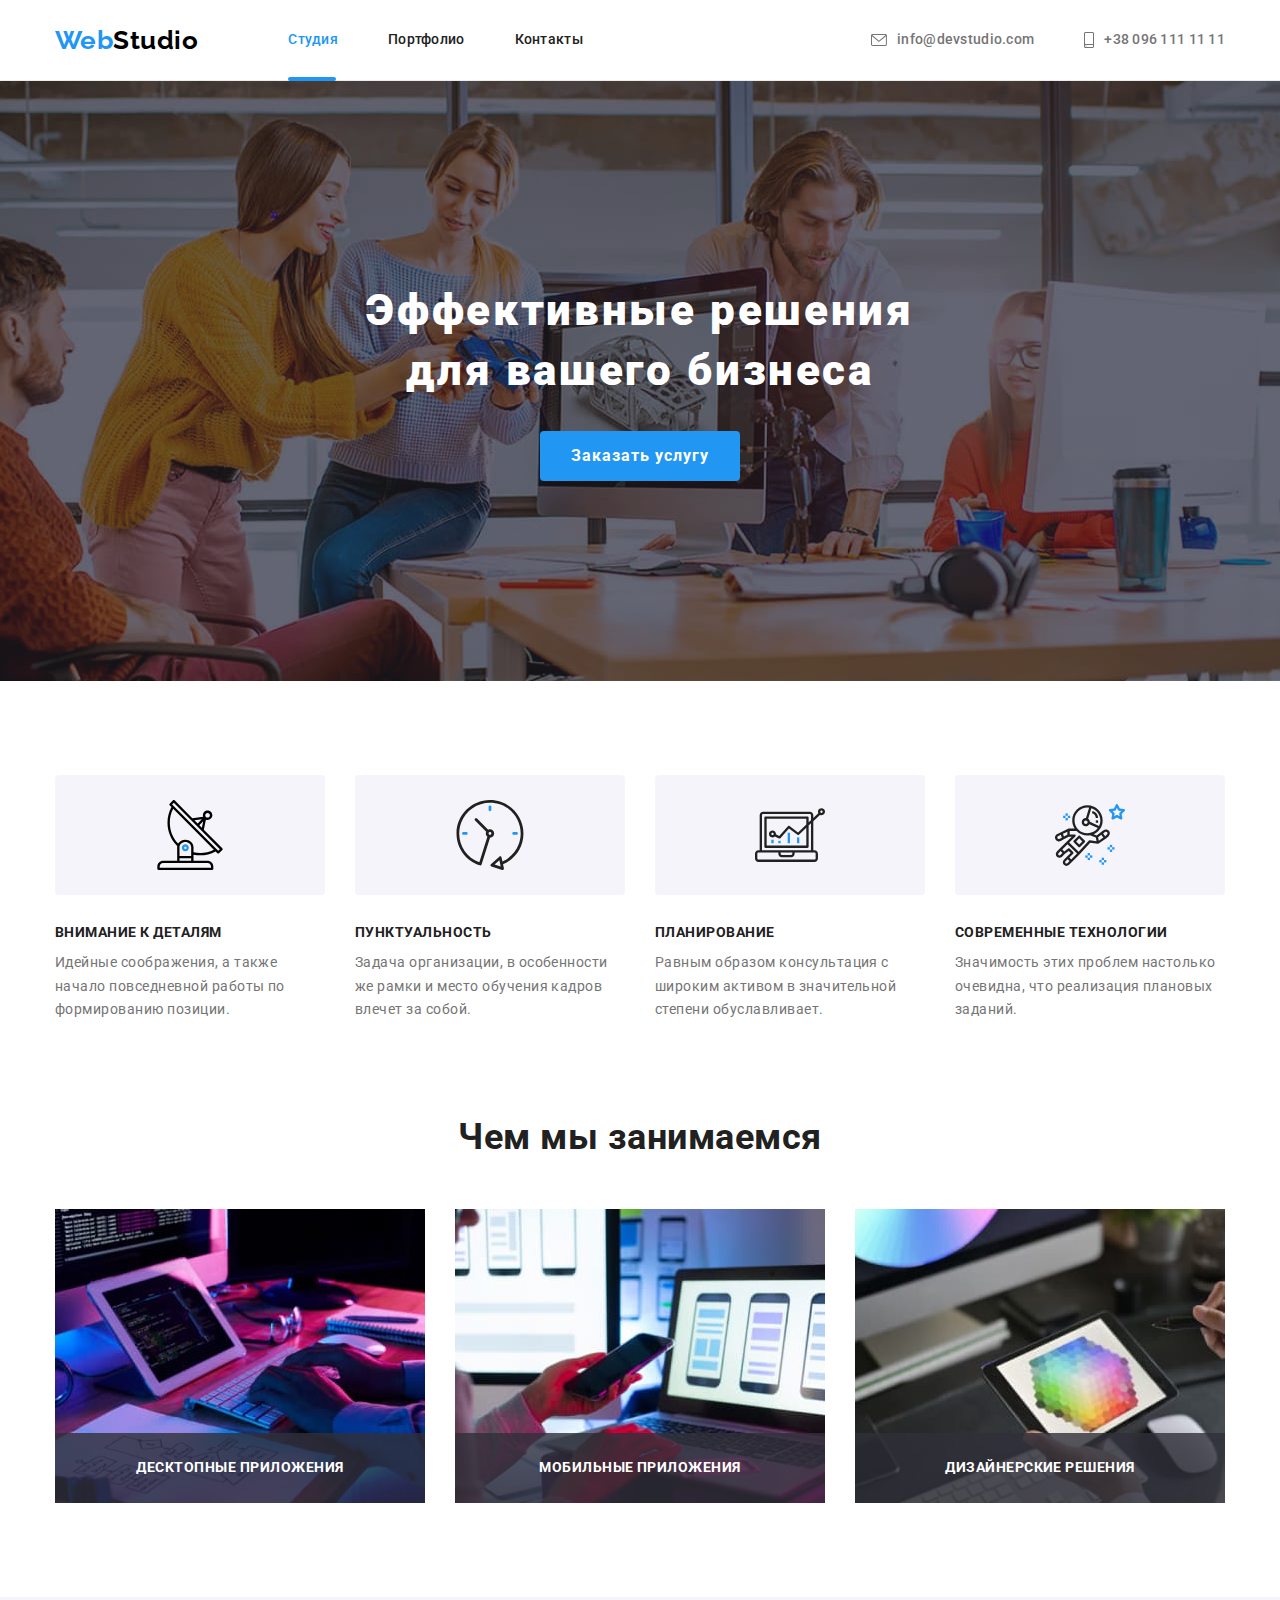
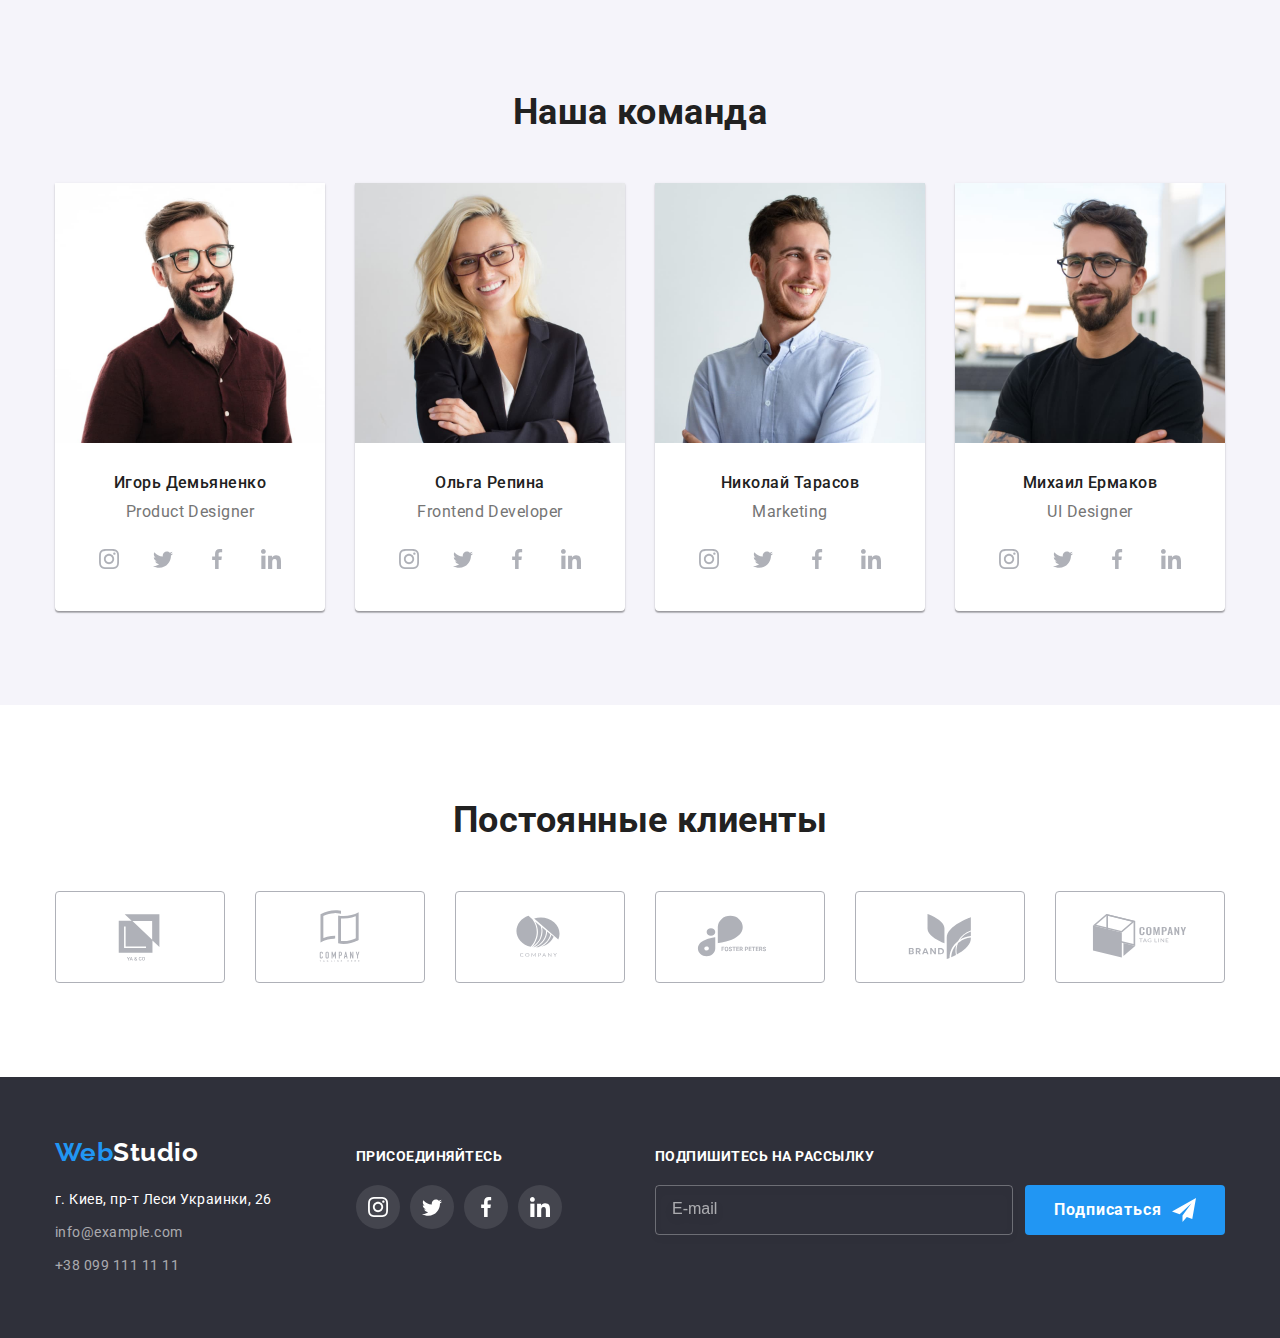
==== index.html @ 19111e29 "initial files" ====
<!DOCTYPE html>
<html lang="ru">
  <head>
    <meta charset="UTF-8" />
    <meta http-equiv="X-UA-Compatible" content="IE=edge" />
    <meta name="viewport" content="width=device-width, initial-scale=1.0" />
    <title>WebStudio</title>

    <link
      rel="stylesheet"
      href="https://cdnjs.cloudflare.com/ajax/libs/modern-normalize/1.1.0/modern-normalize.min.css"
      integrity="sha512-wpPYUAdjBVSE4KJnH1VR1HeZfpl1ub8YT/NKx4PuQ5NmX2tKuGu6U/JRp5y+Y8XG2tV+wKQpNHVUX03MfMFn9Q=="
      crossorigin="anonymous"
      referrerpolicy="no-referrer"
    />
    <link rel="preconnect" href="https://fonts.googleapis.com" />
    <link rel="preconnect" href="https://fonts.gstatic.com" crossorigin />
    <link
      href="https://fonts.googleapis.com/css2?family=Raleway:wght@700&family=Roboto:wght@400;500;700;900&display=swap"
      rel="stylesheet"
    />
    <link rel="stylesheet" href="./css/main.min.css" />
  </head>

  <body>
    <header class="header">
      <div class="container header__container">
        <nav class="navigation">
          <a href="./index.html" class="logo header__logo"
            >Web<span class="logo__studio">Studio</span>
          </a>

          <ul class="site-nav">
            <li class="site-nav__item">
              <a href="./index.html" class="site-nav__link site-nav__link--current">Студия</a>
            </li>
            <li class="site-nav__item">
              <a href="./portfolio.html" class="site-nav__link">Портфолио</a>
            </li>
            <li class="site-nav__item"><a href="" class="site-nav__link">Контакты</a></li>
          </ul>
        </nav>

        <ul class="contacts">
          <li class="contacts__item">
            <a href="mailto:info@devstudio.com" class="contacts__link">
              <svg class="contacts__icon" width="16" height="12">
                <use href="./images/icon/symbol-defs.svg#icon-envelope"></use></svg
              >info@devstudio.com</a
            >
          </li>
          <li class="contacts__item">
            <a href="tel:+380961111111" class="contacts__link"
              ><svg class="contacts__icon" width="10" height="16">
                <use href="./images/icon/symbol-defs.svg#icon-smartphone"></use></svg
              >+38 096 111 11 11</a
            >
          </li>
        </ul>
      </div>
    </header>

    <main>
      <section class="hero">
        <div class="container">
          <h1 class="hero__title">
            Эффективные решения <br />
            для вашего бизнеса
          </h1>
          <div class="hero__button">
            <button type="button" class="button" data-modal-open>Заказать услугу</button>
          </div>
        </div>
      </section>

      <section class="section">
        <div class="container">
          <h2 class="visually-hidden">Наши преимущества</h2>
          <ul class="advantage">
            <li class="advantage__item">
              <div class="advantage__card">
                <svg class="advantage__icon" width="70" height="70">
                  <use href="./images/icon/symbol-defs.svg#icon-antenna-1"></use>
                </svg>
              </div>
              <h3 class="advantage__title">Внимание к деталям</h3>
              <p class="advantage__description">
                Идейные соображения, а также начало повседневной работы по формированию позиции.
              </p>
            </li>
            <li class="advantage__item">
              <div class="advantage__card">
                <svg class="advantage__icon" width="70" height="70">
                  <use href="./images/icon/symbol-defs.svg#icon-clock-1"></use>
                </svg>
              </div>
              <h3 class="advantage__title">Пунктуальность</h3>
              <p class="advantage__description">
                Задача организации, в особенности же рамки и место обучения кадров влечет за собой.
              </p>
            </li>
            <li class="advantage__item">
              <div class="advantage__card">
                <svg class="advantage__icon" width="70" height="70">
                  <use href="./images/icon/symbol-defs.svg#icon-diagram-1"></use>
                </svg>
              </div>
              <h3 class="advantage__title">Планирование</h3>
              <p class="advantage__description">
                Равным образом консультация с широким активом в значительной степени обуславливает.
              </p>
            </li>
            <li class="advantage__item">
              <div class="advantage__card">
                <svg class="advantage__icon" width="70" height="70">
                  <use href="./images/icon/symbol-defs.svg#icon-astronaut-1"></use>
                </svg>
              </div>
              <h3 class="advantage__title">Современные технологии</h3>
              <p class="advantage__description">
                Значимость этих проблем настолько очевидна, что реализация плановых заданий.
              </p>
            </li>
          </ul>
        </div>
      </section>

      <section class="section section--nopt">
        <div class="container">
          <h2 class="section__title">Чем мы занимаемся</h2>
          <ul class="examples">
            <li class="examples__item">
              <div class="examples__wrap">
                <img src="./images/img.jpg" alt="человек пишет код" width="370" />
                <p class="examples__text">Десктопные приложения</p>
              </div>
            </li>
            <li class="examples__item">
              <div class="examples__wrap">
                <img
                  src="./images/img2.jpg"
                  alt="человек разрабатывает макет верстки для мобильных устройств"
                  width="370"
                />
                <p class="examples__text">Мобильные приложения</p>
              </div>
            </li>
            <li class="examples__item">
              <div class="examples__wrap">
                <img
                  src="./images/img3.jpg"
                  alt="человек продумывает цветовые рпешения для дизайна"
                  width="370"
                />
                <p class="examples__text">Дизайнерские решения</p>
              </div>
            </li>
          </ul>
        </div>
      </section>

      <section class="section section--otherbg">
        <div class="container">
          <h2 class="section__title">Наша команда</h2>
          <ul class="team">
            <li class="team__item">
              <img src="./images/igor.jpg" alt="Игорь Демьяненко" width="270" />
              <div class="team__box">
                <h3 class="team__title">Игорь Демьяненко</h3>
                <p lang="en" class="team__description">Product Designer</p>

                <ul class="team-social">
                  <li class="team-social__item">
                    <a href="" class="team-social__link">
                      <svg class="social-icon" width="20" height="20">
                        <use href="./images/icon/symbol-defs.svg#icon-instagram-2"></use></svg
                    ></a>
                  </li>

                  <li class="team-social__item">
                    <a href="" class="team-social__link">
                      <svg class="social-icon" width="20" height="20">
                        <use href="./images/icon/symbol-defs.svg#icon-twitter"></use></svg
                    ></a>
                  </li>

                  <li class="team-social__item">
                    <a href="" class="team-social__link">
                      <svg class="social-icon" width="20" height="20">
                        <use href="./images/icon/symbol-defs.svg#icon-facebook-1"></use></svg
                    ></a>
                  </li>
                  <li class="team-social__item">
                    <a href="" class="team-social__link">
                      <svg class="social-icon" width="20" height="20">
                        <use href="./images/icon/symbol-defs.svg#icon-linkedin-1"></use></svg
                    ></a>
                  </li>
                </ul>
              </div>
            </li>

            <li class="team__item">
              <img src="./images/olga.jpg" alt="Ольга Репина" width="270" />
              <div class="team__box">
                <h3 class="team__title">Ольга Репина</h3>
                <p lang="en" class="team__description">Frontend Developer</p>
                <ul class="team-social">
                  <li class="team-social__item">
                    <a href="" class="team-social__link">
                      <svg class="social-icon" width="20" height="20">
                        <use href="./images/icon/symbol-defs.svg#icon-instagram-2"></use></svg
                    ></a>
                  </li>
                  <li class="team-social__item">
                    <a href="" class="team-social__link">
                      <svg class="social-icon" width="20" height="20">
                        <use href="./images/icon/symbol-defs.svg#icon-twitter"></use></svg
                    ></a>
                  </li>

                  <li class="team-social__item">
                    <a href="" class="team-social__link">
                      <svg class="social-icon" width="20" height="20">
                        <use href="./images/icon/symbol-defs.svg#icon-facebook-1"></use></svg
                    ></a>
                  </li>
                  <li class="team-social__item">
                    <a href="" class="team-social__link">
                      <svg class="social-icon" width="20" height="20">
                        <use href="./images/icon/symbol-defs.svg#icon-linkedin-1"></use></svg
                    ></a>
                  </li>
                </ul>
              </div>
            </li>
            <li class="team__item">
              <img src="./images/nikolay.jpg" alt="Николай Тарасов" width="270" />
              <div class="team__box">
                <h3 class="team__title">Николай Тарасов</h3>
                <p lang="en" class="team__description">Marketing</p>
                <ul class="team-social">
                  <li class="team-social__item">
                    <a href="" class="team-social__link">
                      <svg class="social-icon" width="20" height="20">
                        <use href="./images/icon/symbol-defs.svg#icon-instagram-2"></use></svg
                    ></a>
                  </li>
                  <li class="team-social__item">
                    <a href="" class="team-social__link">
                      <svg class="social-icon" width="20" height="20">
                        <use href="./images/icon/symbol-defs.svg#icon-twitter"></use></svg
                    ></a>
                  </li>

                  <li class="team-social__item">
                    <a href="" class="team-social__link">
                      <svg class="social-icon" width="20" height="20">
                        <use href="./images/icon/symbol-defs.svg#icon-facebook-1"></use></svg
                    ></a>
                  </li>
                  <li class="team-social__item">
                    <a href="" class="team-social__link">
                      <svg class="social-icon" width="20" height="20">
                        <use href="./images/icon/symbol-defs.svg#icon-linkedin-1"></use></svg
                    ></a>
                  </li>
                </ul>
              </div>
            </li>
            <li class="team__item">
              <img src="./images/michail.jpg" alt="Михаил Ермаков" width="270" />
              <div class="team__box">
                <h3 class="team__title">Михаил Ермаков</h3>
                <p lang="en" class="team__description">UI Designer</p>
                <ul class="team-social">
                  <li class="team-social__item">
                    <a href="" class="team-social__link">
                      <svg class="social-icon" width="20" height="20">
                        <use href="./images/icon/symbol-defs.svg#icon-instagram-2"></use></svg
                    ></a>
                  </li>
                  <li class="team-social__item">
                    <a href="" class="team-social__link">
                      <svg class="social-icon" width="20" height="20">
                        <use href="./images/icon/symbol-defs.svg#icon-twitter"></use></svg
                    ></a>
                  </li>
                  <li class="team-social__item">
                    <a href="" class="team-social__link">
                      <svg class="social-icon" width="20" height="20">
                        <use href="./images/icon/symbol-defs.svg#icon-facebook-1"></use></svg
                    ></a>
                  </li>
                  <li class="team-social__item">
                    <a href="" class="team-social__link">
                      <svg class="social-icon" width="20" height="20">
                        <use href="./images/icon/symbol-defs.svg#icon-linkedin-1"></use></svg
                    ></a>
                  </li>
                </ul>
              </div>
            </li>
          </ul>
        </div>
      </section>

      <section class="section">
        <div class="container">
          <h2 class="section__title">Постоянные клиенты</h2>
          <ul class="clients">
            <li class="clients__item">
              <a href="" class="clients__link"
                ><svg class="clients-icon" width="106" height="60">
                  <use href="./images/icon/symbol-defs.svg#icon-Logo1"></use></svg
              ></a>
            </li>
            <li class="clients__item">
              <a href="" class="clients__link"
                ><svg class="clients-icon" width="106" height="60">
                  <use href="./images/icon/symbol-defs.svg#icon-Logo2"></use></svg
              ></a>
            </li>
            <li class="clients__item">
              <a href="" class="clients__link"
                ><svg class="clients-icon" width="106" height="60">
                  <use href="./images/icon/symbol-defs.svg#icon-Logo3"></use></svg
              ></a>
            </li>
            <li class="clients__item">
              <a href="" class="clients__link"
                ><svg class="clients-icon" width="106" height="60">
                  <use href="./images/icon/symbol-defs.svg#icon-Logo4"></use></svg
              ></a>
            </li>
            <li class="clients__item">
              <a href="" class="clients__link"
                ><svg class="clients-icon" width="106" height="60">
                  <use href="./images/icon/symbol-defs.svg#icon-Logo5"></use></svg
              ></a>
            </li>
            <li class="clients__item">
              <a href="" class="clients__link"
                ><svg class="clients-icon" width="106" height="60">
                  <use href="./images/icon/symbol-defs.svg#icon-Logo6"></use></svg
              ></a>
            </li>
          </ul>
        </div>
      </section>
    </main>

    <footer class="footer">
      <div class="container footer__container">
        <div class="footer-contacts">
          <h2 class="visually-hidden">адрес</h2>
          <a href="./index.html" class="logo"
            >Web<span class="logo__studio--footer">Studio</span></a
          >
          <address class="footer-adress">
            <ul class="footer-adress__list">
              <li class="footer-adress__item">
                <a
                  href="https://goo.gl/maps/33gtuHecfimrdce18"
                  target="blank"
                  class="footer-adress__location"
                  >г. Киев, пр-т Леси Украинки, 26</a
                >
              </li>
              <li class="footer-adress__item">
                <a href="mailto:info@example.com" class="footer-adress__link">info@example.com</a>
              </li>
              <li class="footer-adress__item">
                <a href="tel:+380991111111+" class="footer-adress__link">+38 099 111 11 11</a>
              </li>
            </ul>
          </address>
        </div>

        <div class="footer-social">
          <h2 class="visually-hidden">социальные сети</h2>
          <p class="footer__title">присоединяйтесь</p>
          <ul class="footer-social__list">
            <li class="social-media__icon">
              <a href="" class="footer-social__link">
                <svg class="social-media__icon" width="20" height="20">
                  <use href="./images/icon/symbol-defs.svg#icon-instagram-2"></use></svg
              ></a>
            </li>
            <li class="social-media__icon">
              <a href="" class="footer-social__link">
                <svg class="social-media__icon" width="20" height="20">
                  <use href="./images/icon/symbol-defs.svg#icon-twitter"></use>
                </svg>
              </a>
            </li>
            <li class="social-media__icon">
              <a href="" class="footer-social__link">
                <svg class="social-media__icon" width="20" height="20">
                  <use href="./images/icon/symbol-defs.svg#icon-facebook-1"></use>
                </svg>
              </a>
            </li>
            <li class="social-media__icon">
              <a href="" class="footer-social__link">
                <svg class="social-media__icon" width="20" height="20">
                  <use href="./images/icon/symbol-defs.svg#icon-linkedin-1"></use>
                </svg>
              </a>
            </li>
          </ul>
        </div>

        <form class="footer-subscription">
          <label for="sub-email" class="footer__title">Подпишитесь на рассылку</label>
          <div class="footer-subscription__wrap">
            <input
              type="email"
              name="sub-email"
              class="footer-subscription__email"
              id="sub-email"
              placeholder="E-mail"
            />
            <button type="submit" class="button footer-subscription__btn">
              Подписаться
              <svg class="footer-subscription__icon" width="24" height="24">
                <use href="./images/icon/symbol-defs.svg#icon-send"></use>
              </svg>
            </button>
          </div>
        </form>
      </div>
    </footer>

    <div class="backdrop is-hidden" data-modal>
      <div class="modal">
        <button type="button" class="modal-close" data-modal-close>
          <svg class="modal-close__icon" width="18" height="18">
            <use href="./images/icon/symbol-defs.svg#icon-close-btn"></use>
          </svg>
        </button>
        <p class="modal-title">Оставьте свои данные, мы вам перезвоним</p>
        <form class="modal-form">
          <div class="form-field">
            <label class="label" for="user-name">Имя</label>
            <div class="input-wrap">
              <input type="text" name="username" id="user-name" class="modal-input" required />
              <svg class="input-icon" width="18" height="18">
                <use href="./images/icon/symbol-defs.svg#icon-person"></use>
              </svg>
            </div>
          </div>

          <div class="form-field">
            <label class="label" for="user-phone">Телефон</label>
            <div class="input-wrap">
              <input type="tel" name="phone" id="user-phone" class="modal-input" required />
              <svg class="input-icon" width="18" height="18">
                <use href="./images/icon/symbol-defs.svg#icon-phone"></use>
              </svg>
            </div>
          </div>

          <div class="form-field">
            <label class="label" for="user-email">Почта</label>
            <div class="input-wrap">
              <input type="email" name="email" id="user-email" class="modal-input" required />
              <svg class="input-icon" width="18" height="18">
                <use href="./images/icon/symbol-defs.svg#icon-email"></use>
              </svg>
            </div>
          </div>

          <div class="form-field textarea">
            <label class="label" for="user-comment">Комментарий</label>
            <textarea
              class="modal-comment"
              name="comment"
              id="user-comment"
              placeholder="Введите текст"
            ></textarea>
          </div>

          <input
            type="checkbox"
            class="modal-check visually-hidden"
            name="terms-check"
            id="modal-check"
          />
          <label for="modal-check" class="modal-check-text"
            >Соглашаюсь с рассылкой и принимаю<a href="#" class="terms">Условия договора</a></label
          >

          <div class="center-button">
            <button type="submit" class="button submit">Отправить</button>
          </div>
        </form>
      </div>
    </div>

    <script src="./js/modal.js"></script>
  </body>
</html>
---- css/main.min.css ----
*,*::before,*::after{box-sizing:border-box}ul,ol{list-style-type:none;margin:0;padding-left:0;padding-bottom:0}p,h1,h2,h3,h4,h5,h6{margin:0}img{display:block;max-width:100%;height:auto}a{cursor:pointer;text-decoration:none}body{margin:0;font-family:"Roboto",sans-serif;color:var(--main-text-color);letter-spacing:.03em}:root{--main-text-color: #212121;--secondary-text-color: #757575;--footer-text-color: rgba(255, 255, 255, 0.6);--accent-color: #2196f3;--accent-bg-color: #2f303a;--main-bg-color: #ffffff;--secondary-bg-color: #f5f4fa}.visually-hidden{position:absolute;white-space:nowrap;width:1px;height:1px;overflow:hidden;border:0;padding:0;clip:rect(0 0 0 0);clip-path:inset(50%);margin:-1px}.is-hidden{opacity:0;pointer-events:none;visibility:hidden}.container{width:1200px;padding:0px 15px;margin:0 auto}.logo{font-family:"Raleway",sans-serif;font-weight:700;font-size:26px;line-height:1.19;text-decoration:none;color:var(--accent-color)}.logo__studio{color:#000}.button{font-family:inherit;font-weight:700;font-size:16px;line-height:1.88;letter-spacing:.06em;background-color:var(--accent-color);color:var(--main-bg-color);cursor:pointer;border-radius:4px;border:rgba(0,0,0,0);min-width:200px;padding-top:10px;padding-bottom:10px;transition:color 250ms cubic-bezier(0.4, 0, 0.2, 1)}.button:focus,.button:hover{color:var(--main-text-color)}.backdrop{position:fixed;top:0;width:100%;height:100%;background:rgba(0,0,0,.2);transition:opacity 250ms cubic-bezier(0.4, 0, 0.2, 1),visibility 250ms cubic-bezier(0.4, 0, 0.2, 1)}.filter-buttons{justify-content:center;display:flex}.filter{font-weight:500;font-size:16px;line-height:1.6;text-align:center;background-color:var(--secondary-bg-color);color:var(--main-text-color);cursor:pointer;border-radius:4px;padding:6px 22px;border:none;transition:color 250ms cubic-bezier(0.4, 0, 0.2, 1),background-color 250ms cubic-bezier(0.4, 0, 0.2, 1),box-shadow 250ms cubic-bezier(0.4, 0, 0.2, 1)}.filter:hover,.filter:focus{color:var(--main-bg-color);background-color:var(--accent-color);box-shadow:0px 3px 1px rgba(0,0,0,.1),0px 1px 2px rgba(0,0,0,.08),0px 2px 2px rgba(0,0,0,.12)}.filter-item{margin-right:8px}.filter-item:last-child{margin-right:0}.section{padding:94px 0}.section--nopt{padding-top:0}.section--otherbg{background-color:var(--secondary-bg-color)}.section__title{font-weight:700;font-size:36px;line-height:1.17;text-align:center;color:var(--main-text-color);margin-bottom:50px}.modal{position:absolute;top:50%;left:50%;transform:translate(-50%, -50%);width:528px;min-height:581px;background:#fff;box-shadow:0px 1px 3px rgba(0,0,0,.12),0px 1px 1px rgba(0,0,0,.14),0px 2px 1px rgba(0,0,0,.2);border-radius:4px;padding:40px}.modal-close{position:absolute;width:30px;height:30px;top:8px;right:8px;border-radius:50%;background-color:rgba(0,0,0,0);border:1px solid rgba(0,0,0,.1);cursor:pointer}.modal-close-icon{position:absolute;top:50%;left:50%;transform:translate(-50%, -50%)}.modal-title{font-weight:700;font-size:20px;line-height:1.15;text-align:center;color:var(--main-text-color);margin-bottom:12px}.modal-input{width:100%;height:40px;border-radius:4px;border:1px solid rgba(33,33,33,.2);background-color:rgba(0,0,0,0);padding-left:42px;color:var(--main-text-color);outline:none}.modal-input:focus{border-color:var(--accent-color);transition:border-color 250ms cubic-bezier(0.4, 0, 0.2, 1)}.modal-input:focus+.input-icon{fill:var(--accent-color);transition:fill 250ms cubic-bezier(0.4, 0, 0.2, 1)}.modal-comment{height:120px;width:100%;border-radius:4px;border:1px solid rgba(33,33,33,.2);background-color:rgba(0,0,0,0);padding:12px 16px;color:var(--main-text-color);resize:none;outline:none}.modal-comment:focus{border-color:var(--accent-color);transition:border-color 250ms cubic-bezier(0.4, 0, 0.2, 1)}.modal-comment::placeholder{font-size:12px;line-height:1.17;letter-spacing:.01em;color:rgba(117,117,117,.5);display:block}.form-field{margin-bottom:10px}.textarea{margin-bottom:0}.input-wrap{position:relative}.input-icon{position:absolute;left:0;top:50%;transform:translateY(-50%);margin-right:12px;margin-left:12px}.label{display:block;font-size:12px;line-height:1.17;letter-spacing:.01em;color:var(--secondary-text-color);margin-bottom:4px}.modal-check-text{font-size:14px;line-height:1.7;color:var(--secondary-text-color);margin-top:20px;margin-bottom:30px;display:flex;align-items:center;justify-content:center}.modal-check-text::before{content:"";width:16px;height:15px;border:2px solid var(--main-text-color);border-radius:3px;margin-right:8px}.modal-check:checked+.modal-check-text::before{background-color:var(--accent-color);background-image:url(../images/check.svg);background-repeat:no-repeat;background-position:center;background-size:contain;border:rgba(0,0,0,0);transition:background-color 250ms cubic-bezier(0.4, 0, 0.2, 1),background-image 250ms cubic-bezier(0.4, 0, 0.2, 1),border 250ms cubic-bezier(0.4, 0, 0.2, 1)}.header{background-color:var(--main-bg-color);border-bottom:1px solid #ececec}.header__container{display:flex;align-items:center;justify-content:space-between}.navigation{display:flex;align-items:center}.site-nav{display:flex;align-items:baseline}.header__logo{margin-right:90px}.site-nav__link{padding:32px 0;display:block;font-weight:500;font-size:14px;line-height:1.14;letter-spacing:.02em;color:var(--main-text-color);text-decoration:none;transition:color 250ms cubic-bezier(0.4, 0, 0.2, 1)}.site-nav__link:hover,.site-nav__link:focus{color:var(--accent-color)}.site-nav__link--current{color:var(--accent-color)}.site-nav__link--current::after{content:"";width:48px;height:4px;background-color:var(--accent-color);border-radius:2px;position:absolute;bottom:-1px;left:0}.site-nav__item{margin-right:50px;position:relative}.site-nav__item:last-child{margin-right:0}.contacts{display:flex}.contacts__item{margin-right:50px;display:flex;color:var(--secondary-text-color)}.contacts__item:last-child{margin-right:0;transition:color 250ms cubic-bezier(0.4, 0, 0.2, 1)}.contacts__item:hover,.contacts__item:focus{color:var(--accent-color)}.contacts__icon{margin-right:10px;fill:currentColor}.contacts__link{padding:32px 0;font-weight:500;font-size:14px;line-height:1.14;letter-spacing:.02em;color:currentColor;text-decoration:none;display:flex;align-items:center;transition:color 250ms cubic-bezier(0.4, 0, 0.2, 1)}.contacts__link:hover,.contacts__link:focus{color:var(--accent-color)}.hero{padding:200px 0;background-color:var(--accent-bg-color);background-image:linear-gradient(rgba(47, 48, 58, 0.4), rgba(47, 48, 58, 0.4)),url(../images/bg-img.jpg);background-repeat:no-repeat;background-position:center;background-size:cover;max-width:1600px;margin:0 auto}.hero__title{font-weight:900;font-size:44px;line-height:1.36;text-align:center;letter-spacing:.06em;color:var(--main-bg-color);margin-bottom:30px}.hero__button{display:flex;justify-content:center;align-items:center;height:50px}.advantage__title{font-weight:700;font-size:14px;line-height:1.14;text-transform:uppercase;color:var(--main-text-color);margin-bottom:10px;margin-top:30px}.advantage{display:flex;justify-content:space-between}.advantage__card{width:270px;height:120px;border-radius:4px;background-color:var(--secondary-bg-color);display:flex;align-items:center;justify-content:center;fill:#000;transition:border 250ms cubic-bezier(0.4, 0, 0.2, 1),box-shadow 250ms cubic-bezier(0.4, 0, 0.2, 1)}.advantage__card:hover{border:1px solid #000;box-shadow:0px 4px 4px rgba(0,0,0,.25)}.advantage__item:not(:last-child){margin-right:30px}.advantage__description{font-size:14px;line-height:1.71;color:var(--secondary-text-color)}.team{display:flex;justify-content:space-between}.team__item{background-color:var(--main-bg-color);box-shadow:0px 1px 3px rgba(0,0,0,.12),0px 1px 1px rgba(0,0,0,.14),0px 2px 1px rgba(0,0,0,.2);border-radius:0px 0px 4px 4px}.team__item:not(:last-child){margin-right:30px}.team__box{padding:30px 0}.team__title{font-weight:500;font-size:16px;text-align:center}.team__description{font-size:16px;line-height:1.19;color:var(--secondary-text-color);margin-top:10px;text-align:center;margin-bottom:16px}.team-social{display:flex;justify-content:center}.team-social__item+.team-social__item{margin-left:10px}.team-social__link{width:44px;height:44px;border-radius:50%;background-color:var(--main-bg-color);display:flex;align-items:center;justify-content:center;fill:#afb1b8;transition:background-color 250ms cubic-bezier(0.4, 0, 0.2, 1),fill 250ms cubic-bezier(0.4, 0, 0.2, 1)}.team-social__link:hover,.team-social__link:focus{background-color:var(--accent-color);fill:var(--main-bg-color)}.clients{display:flex}.clients__item+.clients__item{margin-left:30px}.clients__link{width:170px;height:92px;border-radius:4px;border:1px solid #afb1b8;background-color:var(--main-bg-color);display:flex;align-items:center;justify-content:center;fill:#afb1b8;transition:fill 250ms cubic-bezier(0.4, 0, 0.2, 1),border 250ms cubic-bezier(0.4, 0, 0.2, 1)}.clients__link:hover,.clients__link:focus{fill:var(--accent-color);border:1px solid var(--accent-color)}.examples{display:flex;justify-content:space-between}.examples__item:not(:last-child){margin-right:30px}.examples__title{margin-bottom:50px}.examples__text{font-weight:700;font-size:14px;line-height:1.14;text-transform:uppercase;color:var(--main-bg-color);position:absolute;height:70px;display:flex;align-items:center;justify-content:center;background:rgba(47,48,58,.8);bottom:0;text-align:center;width:100%}.examples__wrap{position:relative}.footer{background-color:var(--accent-bg-color);padding:60px 0}.logo__studio--footer{color:var(--main-bg-color)}.footer__container{display:flex;align-items:baseline}.footer-contacts{width:calc(25% - 15px);margin-right:70px;flex-grow:1}.footer-adress__location{font-size:14px;line-height:1.71;color:var(--main-bg-color);text-decoration:none;transition:color 250ms cubic-bezier(0.4, 0, 0.2, 1)}.footer-adress__location:focus,.footer-adress__location:hover{color:var(--accent-color)}.footer-adress{margin-top:20px}.footer-adress__list{font-style:normal;margin-top:20px}.footer-adress__item{margin-bottom:9px}.footer-adress__item:last-child{margin-bottom:0}.footer-adress__link{font-size:14px;line-height:1.71;font-style:normal;color:var(--footer-text-color);text-decoration:none;transition:color 250ms cubic-bezier(0.4, 0, 0.2, 1)}.footer-adress__link:focus,.footer-adress__link:hover{color:var(--accent-color)}.footer__title{font-weight:700;font-size:14px;line-height:1.14;text-transform:uppercase;color:var(--main-bg-color)}.footer-social__list{display:flex;margin-top:20px}.social-media__icon+.social-media__icon{margin-left:10px}.footer-social__link{width:44px;height:44px;border-radius:50%;background-color:rgba(255,255,255,.1);display:flex;align-items:center;justify-content:center;fill:var(--main-bg-color);transition:background-color 250ms cubic-bezier(0.4, 0, 0.2, 1)}.footer-social__link:hover,.footer-social__link:focus{background-color:var(--accent-color)}.footer-subscription{margin-left:93px}.terms{margin-left:4px;font-size:14px;line-height:1.7;color:var(--accent-color)}.footer-subscription__wrap{margin-top:20px;display:flex}.footer-subscription__email{background-color:rgba(0,0,0,0);width:358px;height:50px;padding:15px 16px;margin-right:12px;border:1px solid rgba(255,255,255,.3);filter:drop-shadow(0px 4px 4px rgba(0, 0, 0, 0.15));border-radius:4px;outline:none;color:var(--main-bg-color)}.footer-subscription__email::placeholder{font-weight:400;font-size:16px;line-height:1.25;color:rgba(255,255,255,.6)}.footer-subscription__email:focus{border-color:var(--accent-color);transition:border-color 250ms cubic-bezier(0.4, 0, 0.2, 1)}.footer-subscription__icon{margin-left:10px;fill:currentColor}.footer-subscription__btn{display:flex;align-items:center;justify-content:center}.footer-subscription__btn:hover,.footer-subscription__btn:focus{fill:var(--accent-color);transition:fill 250ms cubic-bezier(0.4, 0, 0.2, 1)}.portfolio-list-title{font-weight:700;font-size:18px;line-height:2;letter-spacing:.06em;color:var(--main-text-color)}.portfolio-description{font-size:16px;line-height:1.89;color:var(--secondary-text-color);margin-top:4px}.portfolio-list{display:flex;flex-wrap:wrap;margin-left:-30px;margin-top:50px;margin-bottom:-30px}.porfolio-item{flex-basis:calc(33.3333333333% - 30px);margin-left:30px;margin-bottom:30px;cursor:pointer}.portfolio-card{display:block;transition:box-shadow 250ms cubic-bezier(0.4, 0, 0.2, 1)}.portfolio-card:hover,.portfolio-card:focus{box-shadow:0px 1px 1px rgba(0,0,0,.12),0px 4px 4px rgba(0,0,0,.06),1px 4px 6px rgba(0,0,0,.16)}.portfolio-hover-wrap{position:relative;overflow:hidden}.portfolio-hover-text{font-weight:400;font-size:18px;line-height:1.6;color:var(--main-bg-color);background-color:rgba(33,150,243,.9);position:absolute;height:100%;top:0;text-align:left;padding-top:63px;padding-right:24px;padding-left:24px;padding-bottom:63px;transform:translateY(100%);transition:transform 250ms cubic-bezier(0.4, 0, 0.2, 1)}.porfolio-item:hover .portfolio-hover-text,.portfolio-card:focus .portfolio-hover-text{transform:translateY(0)}.card-info{padding-top:20px;padding-left:24px;padding-bottom:20px;border-bottom:1px solid #eee;border-right:1px solid #eee;border-left:1px solid #eee}/*# sourceMappingURL=main.min.css.map */
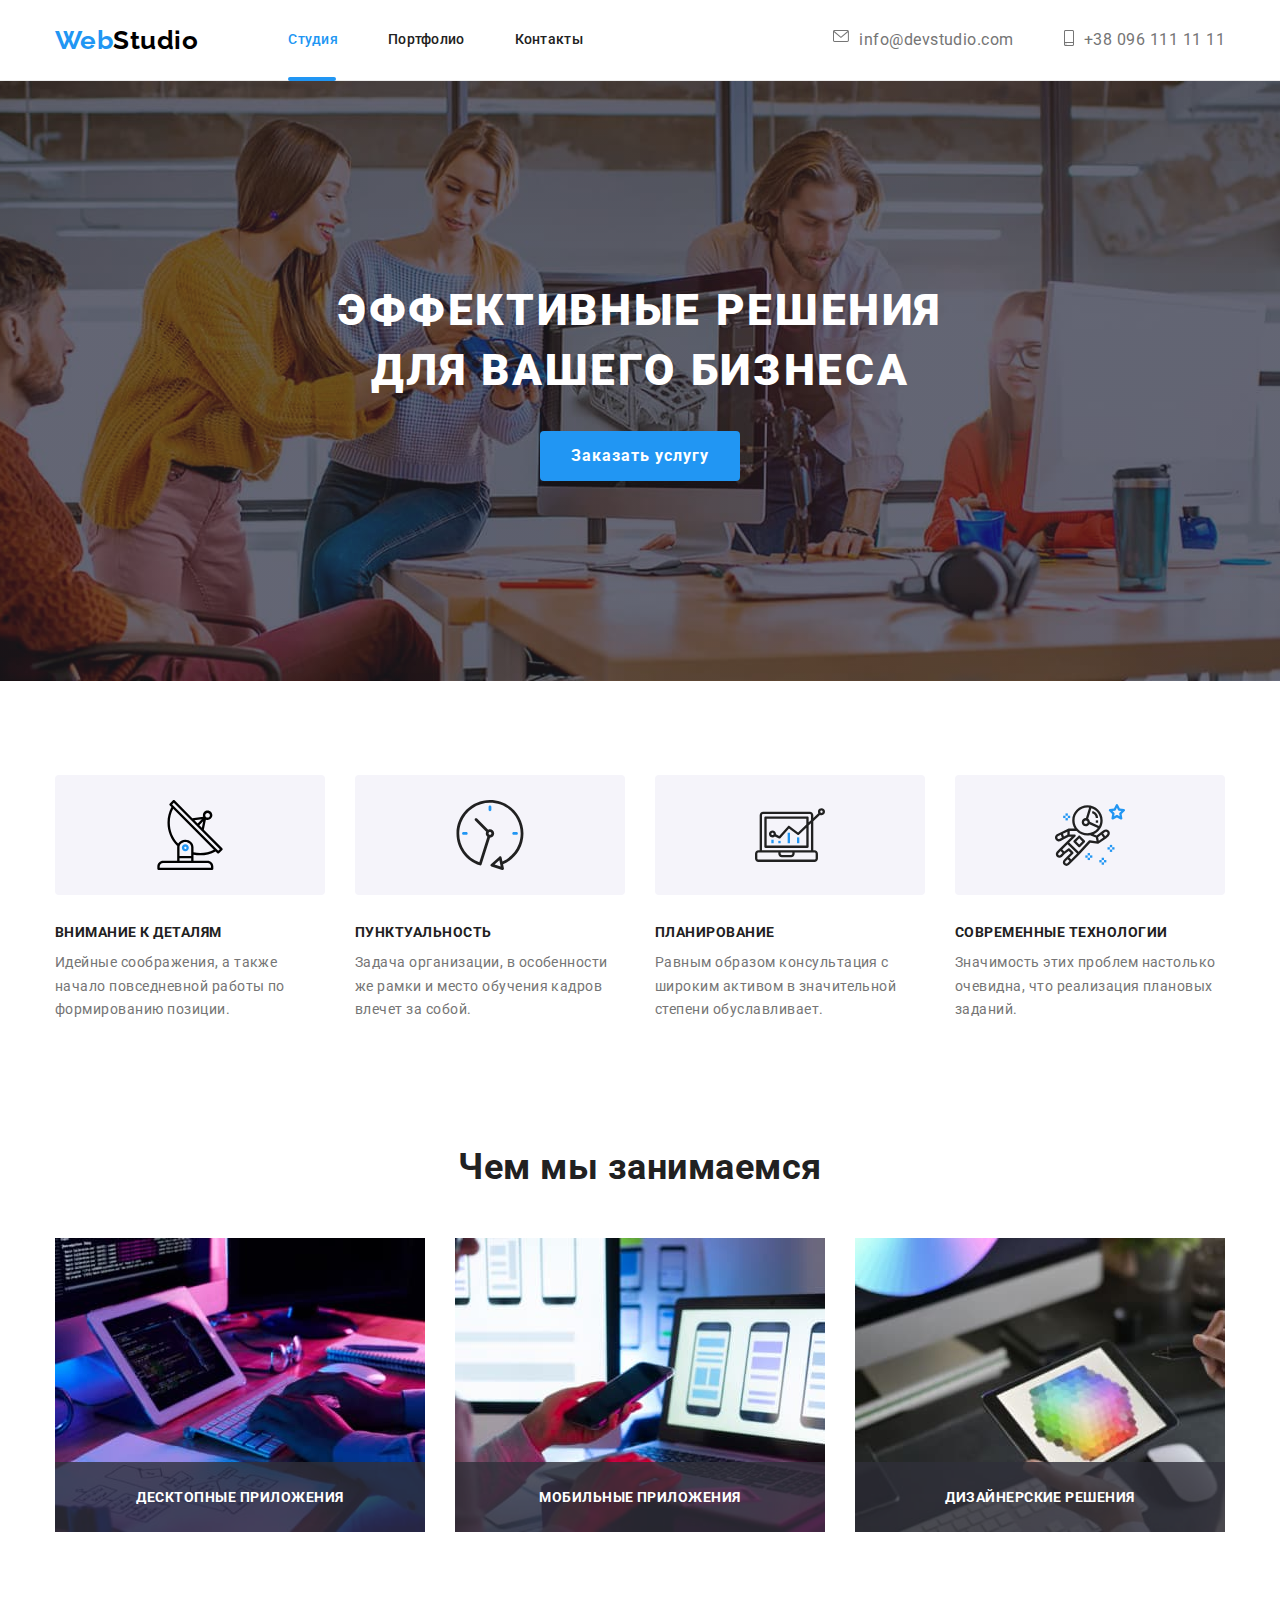
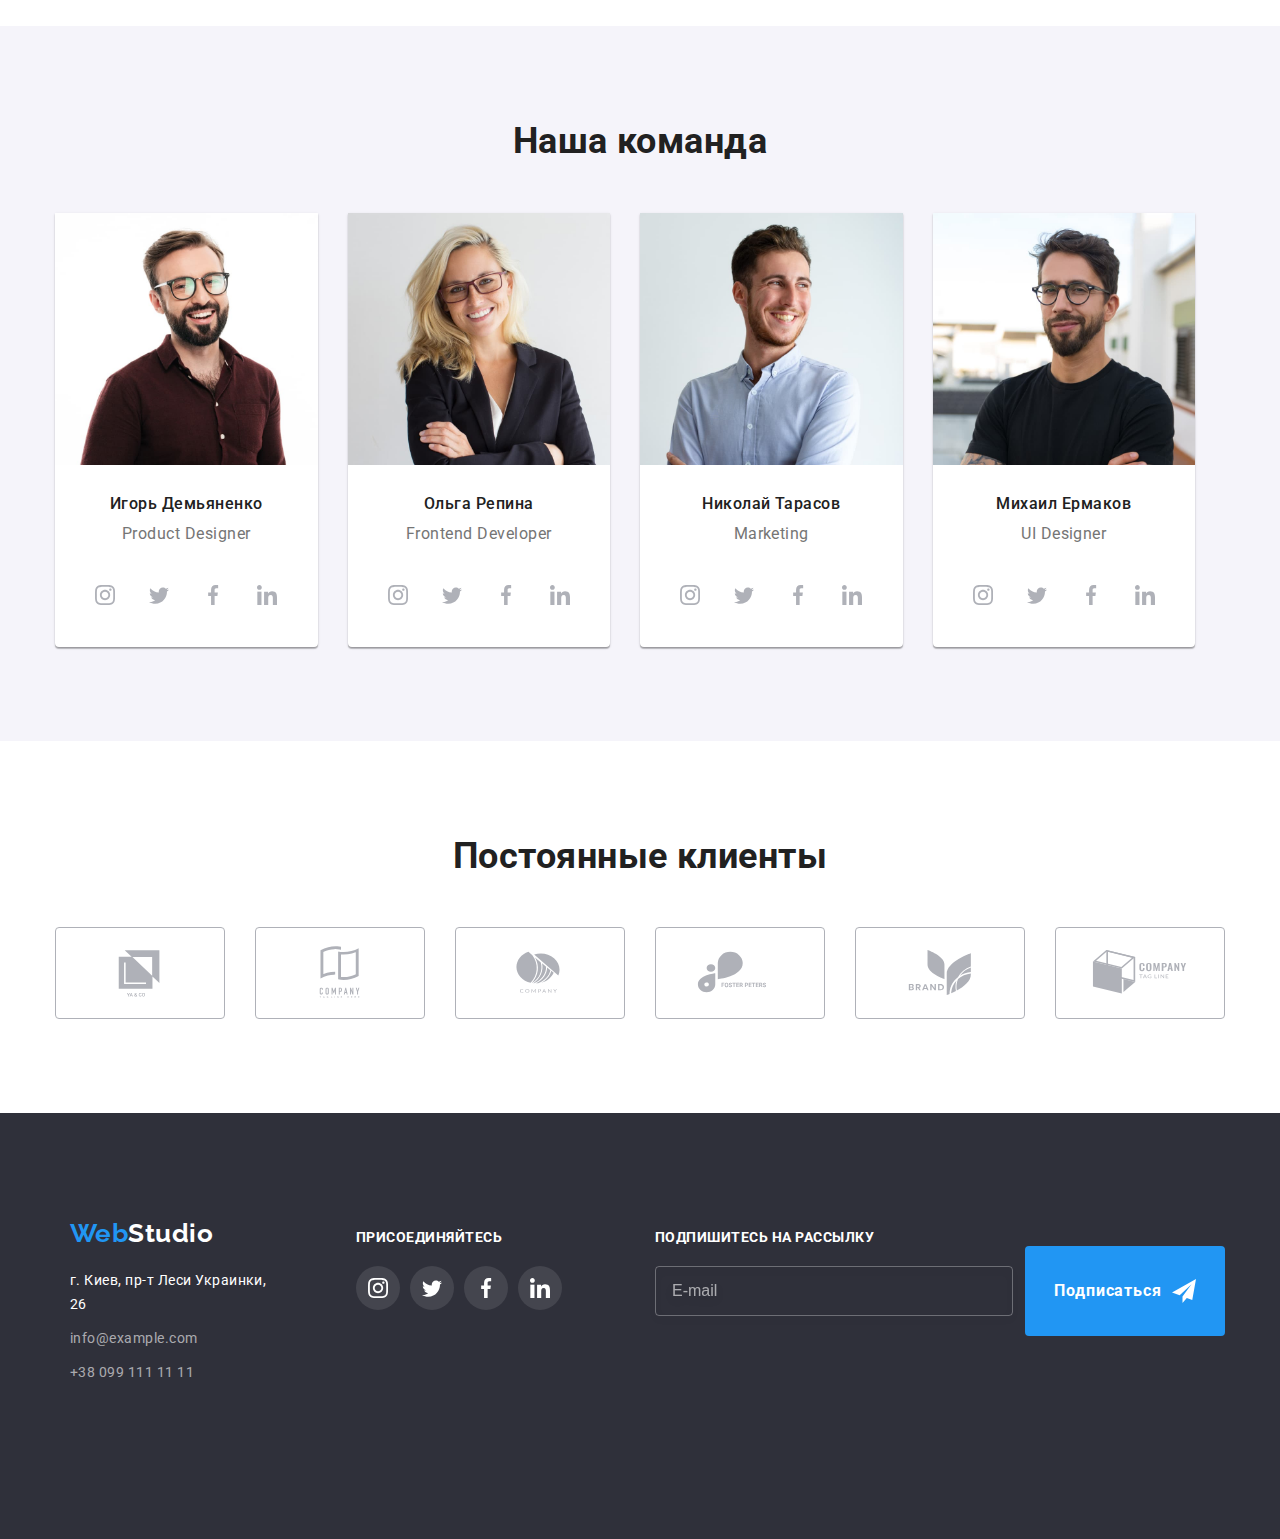
==== commit f82c49bf: "responsive index" ====
--- a/index.html
+++ b/index.html
@@ -25,11 +25,57 @@
   <body>
     <header class="header">
       <div class="container header__container">
+        <a href="./index.html" class="logo header__logo"
+          >Web<span class="logo__studio">Studio</span>
+        </a>
+        <button class="mobile__button" data-menu-button type="button" aria-expanded="false">
+          <svg class="" width="40px" height="40px">
+            <use class="mobile__icon--menu" href="./images/icon/symbol-defs.svg#icon-menu"></use>
+            <use
+              class="mobile__icon--close"
+              href="./images/icon/symbol-defs.svg#icon-menu-close"
+            ></use>
+          </svg>
+        </button>
+        <div class="mobile__menu" data-menu>
+          <ul class="menu__list">
+            <li class="menu__item">
+              <a class="menu__link menu__link--current" href="./index.html">Студия</a>
+            </li>
+            <li class="menu__item">
+              <a class="menu__link" href="./portfolio.html">Портфолио</a>
+            </li>
+            <li class="menu__item"><a class="menu__link" href="">Контакты</a></li>
+          </ul>
+
+          <div class="mobile__menu--group">
+            <ul class="contact__list">
+              <li class="contact__item">
+                <a href="tel:+380961111111" class="contact__link">+38 096 111 11 11</a>
+              </li>
+              <li class="contact__item">
+                <a href="mailto:info@devstudio.com" class="contact__link">info@devstudio.com</a>
+              </li>
+            </ul>
+
+            <ul class="socials__list">
+              <li class="socials__item">
+                <a class="socials__link" href="">Instagram </a>
+              </li>
+              <li class="socials__item">
+                <a class="socials__link" href="">Twitter </a>
+              </li>
+              <li class="socials__item">
+                <a class="socials__link" href="">Facebook </a>
+              </li>
+              <li class="socials__item">
+                <a class="socials__link" href="">LinkedIn </a>
+              </li>
+            </ul>
+          </div>
+        </div>
+
         <nav class="navigation">
-          <a href="./index.html" class="logo header__logo"
-            >Web<span class="logo__studio">Studio</span>
-          </a>
-
           <ul class="site-nav">
             <li class="site-nav__item">
               <a href="./index.html" class="site-nav__link site-nav__link--current">Студия</a>
@@ -40,7 +86,6 @@
             <li class="site-nav__item"><a href="" class="site-nav__link">Контакты</a></li>
           </ul>
         </nav>
-
         <ul class="contacts">
           <li class="contacts__item">
             <a href="mailto:info@devstudio.com" class="contacts__link">
@@ -350,85 +395,88 @@
       </section>
     </main>
 
-    <footer class="footer">
+    <footer class="footer section">
       <div class="container footer__container">
-        <div class="footer-contacts">
-          <h2 class="visually-hidden">адрес</h2>
-          <a href="./index.html" class="logo"
-            >Web<span class="logo__studio--footer">Studio</span></a
-          >
-          <address class="footer-adress">
-            <ul class="footer-adress__list">
-              <li class="footer-adress__item">
-                <a
-                  href="https://goo.gl/maps/33gtuHecfimrdce18"
-                  target="blank"
-                  class="footer-adress__location"
-                  >г. Киев, пр-т Леси Украинки, 26</a
-                >
-              </li>
-              <li class="footer-adress__item">
-                <a href="mailto:info@example.com" class="footer-adress__link">info@example.com</a>
-              </li>
-              <li class="footer-adress__item">
-                <a href="tel:+380991111111+" class="footer-adress__link">+38 099 111 11 11</a>
+        <div class="footer__box">
+          <div class="footer-contacts">
+            <h2 class="visually-hidden">адрес</h2>
+            <a href="./index.html" class="footer__logo logo"
+              >Web<span class="logo__studio--footer">Studio</span></a
+            >
+            <address class="footer-adress">
+              <ul class="footer-adress__list">
+                <li class="footer-adress__item">
+                  <a
+                    href="https://goo.gl/maps/33gtuHecfimrdce18"
+                    target="blank"
+                    class="footer-adress__location"
+                    >г. Киев, пр-т Леси Украинки, 26</a
+                  >
+                </li>
+                <li class="footer-adress__item">
+                  <a href="mailto:info@example.com" class="footer-adress__link">info@example.com</a>
+                </li>
+                <li class="footer-adress__item">
+                  <a href="tel:+380991111111+" class="footer-adress__link">+38 099 111 11 11</a>
+                </li>
+              </ul>
+            </address>
+          </div>
+
+          <div class="footer-wrap">
+            <h2 class="visually-hidden">социальные сети</h2>
+            <p class="footer__title">присоединяйтесь</p>
+            <ul class="footer-social__list">
+              <li class="social-media__icon">
+                <a href="" class="footer-social__link">
+                  <svg class="social-media__icon" width="20" height="20">
+                    <use href="./images/icon/symbol-defs.svg#icon-instagram-2"></use></svg
+                ></a>
+              </li>
+              <li class="social-media__icon">
+                <a href="" class="footer-social__link">
+                  <svg class="social-media__icon" width="20" height="20">
+                    <use href="./images/icon/symbol-defs.svg#icon-twitter"></use>
+                  </svg>
+                </a>
+              </li>
+              <li class="social-media__icon">
+                <a href="" class="footer-social__link">
+                  <svg class="social-media__icon" width="20" height="20">
+                    <use href="./images/icon/symbol-defs.svg#icon-facebook-1"></use>
+                  </svg>
+                </a>
+              </li>
+              <li class="social-media__icon">
+                <a href="" class="footer-social__link">
+                  <svg class="social-media__icon" width="20" height="20">
+                    <use href="./images/icon/symbol-defs.svg#icon-linkedin-1"></use>
+                  </svg>
+                </a>
               </li>
             </ul>
-          </address>
-        </div>
-
-        <div class="footer-social">
-          <h2 class="visually-hidden">социальные сети</h2>
-          <p class="footer__title">присоединяйтесь</p>
-          <ul class="footer-social__list">
-            <li class="social-media__icon">
-              <a href="" class="footer-social__link">
-                <svg class="social-media__icon" width="20" height="20">
-                  <use href="./images/icon/symbol-defs.svg#icon-instagram-2"></use></svg
-              ></a>
-            </li>
-            <li class="social-media__icon">
-              <a href="" class="footer-social__link">
-                <svg class="social-media__icon" width="20" height="20">
-                  <use href="./images/icon/symbol-defs.svg#icon-twitter"></use>
+          </div>
+        </div>
+        <div class="footer-wrap">
+          <form class="footer-subscription">
+            <label for="sub-email" class="footer__title">Подпишитесь на рассылку</label>
+            <div class="footer-subscription__wrap">
+              <input
+                type="email"
+                name="sub-email"
+                class="footer-subscription__email"
+                id="sub-email"
+                placeholder="E-mail"
+              />
+              <button type="submit" class="button footer-subscription__btn">
+                Подписаться
+                <svg class="footer-subscription__icon" width="24" height="24">
+                  <use href="./images/icon/symbol-defs.svg#icon-send"></use>
                 </svg>
-              </a>
-            </li>
-            <li class="social-media__icon">
-              <a href="" class="footer-social__link">
-                <svg class="social-media__icon" width="20" height="20">
-                  <use href="./images/icon/symbol-defs.svg#icon-facebook-1"></use>
-                </svg>
-              </a>
-            </li>
-            <li class="social-media__icon">
-              <a href="" class="footer-social__link">
-                <svg class="social-media__icon" width="20" height="20">
-                  <use href="./images/icon/symbol-defs.svg#icon-linkedin-1"></use>
-                </svg>
-              </a>
-            </li>
-          </ul>
-        </div>
-
-        <form class="footer-subscription">
-          <label for="sub-email" class="footer__title">Подпишитесь на рассылку</label>
-          <div class="footer-subscription__wrap">
-            <input
-              type="email"
-              name="sub-email"
-              class="footer-subscription__email"
-              id="sub-email"
-              placeholder="E-mail"
-            />
-            <button type="submit" class="button footer-subscription__btn">
-              Подписаться
-              <svg class="footer-subscription__icon" width="24" height="24">
-                <use href="./images/icon/symbol-defs.svg#icon-send"></use>
-              </svg>
-            </button>
-          </div>
-        </form>
+              </button>
+            </div>
+          </form>
+        </div>
       </div>
     </footer>
 
@@ -499,5 +547,6 @@
     </div>
 
     <script src="./js/modal.js"></script>
+    <script src="./js/mobile-menu.js"></script>
   </body>
 </html>
--- a/css/main.min.css
+++ b/css/main.min.css
@@ -1 +1 @@
-*,*::before,*::after{box-sizing:border-box}ul,ol{list-style-type:none;margin:0;padding-left:0;padding-bottom:0}p,h1,h2,h3,h4,h5,h6{margin:0}img{display:block;max-width:100%;height:auto}a{cursor:pointer;text-decoration:none}body{margin:0;font-family:"Roboto",sans-serif;color:var(--main-text-color);letter-spacing:.03em}:root{--main-text-color: #212121;--secondary-text-color: #757575;--footer-text-color: rgba(255, 255, 255, 0.6);--accent-color: #2196f3;--accent-bg-color: #2f303a;--main-bg-color: #ffffff;--secondary-bg-color: #f5f4fa}.visually-hidden{position:absolute;white-space:nowrap;width:1px;height:1px;overflow:hidden;border:0;padding:0;clip:rect(0 0 0 0);clip-path:inset(50%);margin:-1px}.is-hidden{opacity:0;pointer-events:none;visibility:hidden}.container{width:1200px;padding:0px 15px;margin:0 auto}.logo{font-family:"Raleway",sans-serif;font-weight:700;font-size:26px;line-height:1.19;text-decoration:none;color:var(--accent-color)}.logo__studio{color:#000}.button{font-family:inherit;font-weight:700;font-size:16px;line-height:1.88;letter-spacing:.06em;background-color:var(--accent-color);color:var(--main-bg-color);cursor:pointer;border-radius:4px;border:rgba(0,0,0,0);min-width:200px;padding-top:10px;padding-bottom:10px;transition:color 250ms cubic-bezier(0.4, 0, 0.2, 1)}.button:focus,.button:hover{color:var(--main-text-color)}.backdrop{position:fixed;top:0;width:100%;height:100%;background:rgba(0,0,0,.2);transition:opacity 250ms cubic-bezier(0.4, 0, 0.2, 1),visibility 250ms cubic-bezier(0.4, 0, 0.2, 1)}.filter-buttons{justify-content:center;display:flex}.filter{font-weight:500;font-size:16px;line-height:1.6;text-align:center;background-color:var(--secondary-bg-color);color:var(--main-text-color);cursor:pointer;border-radius:4px;padding:6px 22px;border:none;transition:color 250ms cubic-bezier(0.4, 0, 0.2, 1),background-color 250ms cubic-bezier(0.4, 0, 0.2, 1),box-shadow 250ms cubic-bezier(0.4, 0, 0.2, 1)}.filter:hover,.filter:focus{color:var(--main-bg-color);background-color:var(--accent-color);box-shadow:0px 3px 1px rgba(0,0,0,.1),0px 1px 2px rgba(0,0,0,.08),0px 2px 2px rgba(0,0,0,.12)}.filter-item{margin-right:8px}.filter-item:last-child{margin-right:0}.section{padding:94px 0}.section--nopt{padding-top:0}.section--otherbg{background-color:var(--secondary-bg-color)}.section__title{font-weight:700;font-size:36px;line-height:1.17;text-align:center;color:var(--main-text-color);margin-bottom:50px}.modal{position:absolute;top:50%;left:50%;transform:translate(-50%, -50%);width:528px;min-height:581px;background:#fff;box-shadow:0px 1px 3px rgba(0,0,0,.12),0px 1px 1px rgba(0,0,0,.14),0px 2px 1px rgba(0,0,0,.2);border-radius:4px;padding:40px}.modal-close{position:absolute;width:30px;height:30px;top:8px;right:8px;border-radius:50%;background-color:rgba(0,0,0,0);border:1px solid rgba(0,0,0,.1);cursor:pointer}.modal-close-icon{position:absolute;top:50%;left:50%;transform:translate(-50%, -50%)}.modal-title{font-weight:700;font-size:20px;line-height:1.15;text-align:center;color:var(--main-text-color);margin-bottom:12px}.modal-input{width:100%;height:40px;border-radius:4px;border:1px solid rgba(33,33,33,.2);background-color:rgba(0,0,0,0);padding-left:42px;color:var(--main-text-color);outline:none}.modal-input:focus{border-color:var(--accent-color);transition:border-color 250ms cubic-bezier(0.4, 0, 0.2, 1)}.modal-input:focus+.input-icon{fill:var(--accent-color);transition:fill 250ms cubic-bezier(0.4, 0, 0.2, 1)}.modal-comment{height:120px;width:100%;border-radius:4px;border:1px solid rgba(33,33,33,.2);background-color:rgba(0,0,0,0);padding:12px 16px;color:var(--main-text-color);resize:none;outline:none}.modal-comment:focus{border-color:var(--accent-color);transition:border-color 250ms cubic-bezier(0.4, 0, 0.2, 1)}.modal-comment::placeholder{font-size:12px;line-height:1.17;letter-spacing:.01em;color:rgba(117,117,117,.5);display:block}.form-field{margin-bottom:10px}.textarea{margin-bottom:0}.input-wrap{position:relative}.input-icon{position:absolute;left:0;top:50%;transform:translateY(-50%);margin-right:12px;margin-left:12px}.label{display:block;font-size:12px;line-height:1.17;letter-spacing:.01em;color:var(--secondary-text-color);margin-bottom:4px}.modal-check-text{font-size:14px;line-height:1.7;color:var(--secondary-text-color);margin-top:20px;margin-bottom:30px;display:flex;align-items:center;justify-content:center}.modal-check-text::before{content:"";width:16px;height:15px;border:2px solid var(--main-text-color);border-radius:3px;margin-right:8px}.modal-check:checked+.modal-check-text::before{background-color:var(--accent-color);background-image:url(../images/check.svg);background-repeat:no-repeat;background-position:center;background-size:contain;border:rgba(0,0,0,0);transition:background-color 250ms cubic-bezier(0.4, 0, 0.2, 1),background-image 250ms cubic-bezier(0.4, 0, 0.2, 1),border 250ms cubic-bezier(0.4, 0, 0.2, 1)}.header{background-color:var(--main-bg-color);border-bottom:1px solid #ececec}.header__container{display:flex;align-items:center;justify-content:space-between}.navigation{display:flex;align-items:center}.site-nav{display:flex;align-items:baseline}.header__logo{margin-right:90px}.site-nav__link{padding:32px 0;display:block;font-weight:500;font-size:14px;line-height:1.14;letter-spacing:.02em;color:var(--main-text-color);text-decoration:none;transition:color 250ms cubic-bezier(0.4, 0, 0.2, 1)}.site-nav__link:hover,.site-nav__link:focus{color:var(--accent-color)}.site-nav__link--current{color:var(--accent-color)}.site-nav__link--current::after{content:"";width:48px;height:4px;background-color:var(--accent-color);border-radius:2px;position:absolute;bottom:-1px;left:0}.site-nav__item{margin-right:50px;position:relative}.site-nav__item:last-child{margin-right:0}.contacts{display:flex}.contacts__item{margin-right:50px;display:flex;color:var(--secondary-text-color)}.contacts__item:last-child{margin-right:0;transition:color 250ms cubic-bezier(0.4, 0, 0.2, 1)}.contacts__item:hover,.contacts__item:focus{color:var(--accent-color)}.contacts__icon{margin-right:10px;fill:currentColor}.contacts__link{padding:32px 0;font-weight:500;font-size:14px;line-height:1.14;letter-spacing:.02em;color:currentColor;text-decoration:none;display:flex;align-items:center;transition:color 250ms cubic-bezier(0.4, 0, 0.2, 1)}.contacts__link:hover,.contacts__link:focus{color:var(--accent-color)}.hero{padding:200px 0;background-color:var(--accent-bg-color);background-image:linear-gradient(rgba(47, 48, 58, 0.4), rgba(47, 48, 58, 0.4)),url(../images/bg-img.jpg);background-repeat:no-repeat;background-position:center;background-size:cover;max-width:1600px;margin:0 auto}.hero__title{font-weight:900;font-size:44px;line-height:1.36;text-align:center;letter-spacing:.06em;color:var(--main-bg-color);margin-bottom:30px}.hero__button{display:flex;justify-content:center;align-items:center;height:50px}.advantage__title{font-weight:700;font-size:14px;line-height:1.14;text-transform:uppercase;color:var(--main-text-color);margin-bottom:10px;margin-top:30px}.advantage{display:flex;justify-content:space-between}.advantage__card{width:270px;height:120px;border-radius:4px;background-color:var(--secondary-bg-color);display:flex;align-items:center;justify-content:center;fill:#000;transition:border 250ms cubic-bezier(0.4, 0, 0.2, 1),box-shadow 250ms cubic-bezier(0.4, 0, 0.2, 1)}.advantage__card:hover{border:1px solid #000;box-shadow:0px 4px 4px rgba(0,0,0,.25)}.advantage__item:not(:last-child){margin-right:30px}.advantage__description{font-size:14px;line-height:1.71;color:var(--secondary-text-color)}.team{display:flex;justify-content:space-between}.team__item{background-color:var(--main-bg-color);box-shadow:0px 1px 3px rgba(0,0,0,.12),0px 1px 1px rgba(0,0,0,.14),0px 2px 1px rgba(0,0,0,.2);border-radius:0px 0px 4px 4px}.team__item:not(:last-child){margin-right:30px}.team__box{padding:30px 0}.team__title{font-weight:500;font-size:16px;text-align:center}.team__description{font-size:16px;line-height:1.19;color:var(--secondary-text-color);margin-top:10px;text-align:center;margin-bottom:16px}.team-social{display:flex;justify-content:center}.team-social__item+.team-social__item{margin-left:10px}.team-social__link{width:44px;height:44px;border-radius:50%;background-color:var(--main-bg-color);display:flex;align-items:center;justify-content:center;fill:#afb1b8;transition:background-color 250ms cubic-bezier(0.4, 0, 0.2, 1),fill 250ms cubic-bezier(0.4, 0, 0.2, 1)}.team-social__link:hover,.team-social__link:focus{background-color:var(--accent-color);fill:var(--main-bg-color)}.clients{display:flex}.clients__item+.clients__item{margin-left:30px}.clients__link{width:170px;height:92px;border-radius:4px;border:1px solid #afb1b8;background-color:var(--main-bg-color);display:flex;align-items:center;justify-content:center;fill:#afb1b8;transition:fill 250ms cubic-bezier(0.4, 0, 0.2, 1),border 250ms cubic-bezier(0.4, 0, 0.2, 1)}.clients__link:hover,.clients__link:focus{fill:var(--accent-color);border:1px solid var(--accent-color)}.examples{display:flex;justify-content:space-between}.examples__item:not(:last-child){margin-right:30px}.examples__title{margin-bottom:50px}.examples__text{font-weight:700;font-size:14px;line-height:1.14;text-transform:uppercase;color:var(--main-bg-color);position:absolute;height:70px;display:flex;align-items:center;justify-content:center;background:rgba(47,48,58,.8);bottom:0;text-align:center;width:100%}.examples__wrap{position:relative}.footer{background-color:var(--accent-bg-color);padding:60px 0}.logo__studio--footer{color:var(--main-bg-color)}.footer__container{display:flex;align-items:baseline}.footer-contacts{width:calc(25% - 15px);margin-right:70px;flex-grow:1}.footer-adress__location{font-size:14px;line-height:1.71;color:var(--main-bg-color);text-decoration:none;transition:color 250ms cubic-bezier(0.4, 0, 0.2, 1)}.footer-adress__location:focus,.footer-adress__location:hover{color:var(--accent-color)}.footer-adress{margin-top:20px}.footer-adress__list{font-style:normal;margin-top:20px}.footer-adress__item{margin-bottom:9px}.footer-adress__item:last-child{margin-bottom:0}.footer-adress__link{font-size:14px;line-height:1.71;font-style:normal;color:var(--footer-text-color);text-decoration:none;transition:color 250ms cubic-bezier(0.4, 0, 0.2, 1)}.footer-adress__link:focus,.footer-adress__link:hover{color:var(--accent-color)}.footer__title{font-weight:700;font-size:14px;line-height:1.14;text-transform:uppercase;color:var(--main-bg-color)}.footer-social__list{display:flex;margin-top:20px}.social-media__icon+.social-media__icon{margin-left:10px}.footer-social__link{width:44px;height:44px;border-radius:50%;background-color:rgba(255,255,255,.1);display:flex;align-items:center;justify-content:center;fill:var(--main-bg-color);transition:background-color 250ms cubic-bezier(0.4, 0, 0.2, 1)}.footer-social__link:hover,.footer-social__link:focus{background-color:var(--accent-color)}.footer-subscription{margin-left:93px}.terms{margin-left:4px;font-size:14px;line-height:1.7;color:var(--accent-color)}.footer-subscription__wrap{margin-top:20px;display:flex}.footer-subscription__email{background-color:rgba(0,0,0,0);width:358px;height:50px;padding:15px 16px;margin-right:12px;border:1px solid rgba(255,255,255,.3);filter:drop-shadow(0px 4px 4px rgba(0, 0, 0, 0.15));border-radius:4px;outline:none;color:var(--main-bg-color)}.footer-subscription__email::placeholder{font-weight:400;font-size:16px;line-height:1.25;color:rgba(255,255,255,.6)}.footer-subscription__email:focus{border-color:var(--accent-color);transition:border-color 250ms cubic-bezier(0.4, 0, 0.2, 1)}.footer-subscription__icon{margin-left:10px;fill:currentColor}.footer-subscription__btn{display:flex;align-items:center;justify-content:center}.footer-subscription__btn:hover,.footer-subscription__btn:focus{fill:var(--accent-color);transition:fill 250ms cubic-bezier(0.4, 0, 0.2, 1)}.portfolio-list-title{font-weight:700;font-size:18px;line-height:2;letter-spacing:.06em;color:var(--main-text-color)}.portfolio-description{font-size:16px;line-height:1.89;color:var(--secondary-text-color);margin-top:4px}.portfolio-list{display:flex;flex-wrap:wrap;margin-left:-30px;margin-top:50px;margin-bottom:-30px}.porfolio-item{flex-basis:calc(33.3333333333% - 30px);margin-left:30px;margin-bottom:30px;cursor:pointer}.portfolio-card{display:block;transition:box-shadow 250ms cubic-bezier(0.4, 0, 0.2, 1)}.portfolio-card:hover,.portfolio-card:focus{box-shadow:0px 1px 1px rgba(0,0,0,.12),0px 4px 4px rgba(0,0,0,.06),1px 4px 6px rgba(0,0,0,.16)}.portfolio-hover-wrap{position:relative;overflow:hidden}.portfolio-hover-text{font-weight:400;font-size:18px;line-height:1.6;color:var(--main-bg-color);background-color:rgba(33,150,243,.9);position:absolute;height:100%;top:0;text-align:left;padding-top:63px;padding-right:24px;padding-left:24px;padding-bottom:63px;transform:translateY(100%);transition:transform 250ms cubic-bezier(0.4, 0, 0.2, 1)}.porfolio-item:hover .portfolio-hover-text,.portfolio-card:focus .portfolio-hover-text{transform:translateY(0)}.card-info{padding-top:20px;padding-left:24px;padding-bottom:20px;border-bottom:1px solid #eee;border-right:1px solid #eee;border-left:1px solid #eee}/*# sourceMappingURL=main.min.css.map */+*,*::before,*::after{box-sizing:border-box}ul,ol{list-style-type:none;margin:0;padding-left:0;padding-bottom:0}p,h1,h2,h3,h4,h5,h6{margin:0}img{display:block;max-width:100%;height:auto}a{cursor:pointer;text-decoration:none}body{margin:0;font-family:"Roboto",sans-serif;color:var(--main-text-color);letter-spacing:.03em}:root{--main-text-color: #212121;--secondary-text-color: #757575;--footer-text-color: rgba(255, 255, 255, 0.6);--accent-color: #2196f3;--accent-bg-color: #2f303a;--main-bg-color: #ffffff;--secondary-bg-color: #f5f4fa}.visually-hidden{position:absolute;white-space:nowrap;width:1px;height:1px;overflow:hidden;border:0;padding:0;clip:rect(0 0 0 0);clip-path:inset(50%);margin:-1px}.is-hidden{opacity:0;pointer-events:none;visibility:hidden}.container{width:100%;padding:0 15px;margin:0 auto}@media screen and (min-width: 480px){.container{width:480px}}@media screen and (min-width: 768px){.container{width:768px}}@media screen and (min-width: 1200px){.container{width:1200px}}.logo{font-family:"Raleway",sans-serif;font-weight:700;font-size:26px;line-height:1.19;text-decoration:none;color:var(--accent-color)}.logo__studio{color:#000}.button{font-family:inherit;font-weight:700;font-size:16px;line-height:1.88;letter-spacing:.06em;background-color:var(--accent-color);color:var(--main-bg-color);cursor:pointer;border-radius:4px;border:rgba(0,0,0,0);min-width:200px;padding-top:10px;padding-bottom:10px;transition:color 250ms cubic-bezier(0.4, 0, 0.2, 1)}.button:focus,.button:hover{color:var(--main-text-color)}.backdrop{position:fixed;top:0;width:100%;height:100%;background:rgba(0,0,0,.2);transition:opacity 250ms cubic-bezier(0.4, 0, 0.2, 1),visibility 250ms cubic-bezier(0.4, 0, 0.2, 1)}.filter-buttons{justify-content:center;display:flex}.filter{font-weight:500;font-size:16px;line-height:1.6;text-align:center;background-color:var(--secondary-bg-color);color:var(--main-text-color);cursor:pointer;border-radius:4px;padding:6px 22px;border:none;transition:color 250ms cubic-bezier(0.4, 0, 0.2, 1),background-color 250ms cubic-bezier(0.4, 0, 0.2, 1),box-shadow 250ms cubic-bezier(0.4, 0, 0.2, 1)}.filter:hover,.filter:focus{color:var(--main-bg-color);background-color:var(--accent-color);box-shadow:0px 3px 1px rgba(0,0,0,.1),0px 1px 2px rgba(0,0,0,.08),0px 2px 2px rgba(0,0,0,.12)}.filter-item{margin-right:8px}.filter-item:last-child{margin-right:0}.section{padding:60px 0}@media screen and (min-width: 1200px){.section{padding:94px 0}}.section--nopt{padding-top:0}@media screen and (max-width: 1200px){.section--nopt{position:absolute;white-space:nowrap;width:1px;height:1px;overflow:hidden;border:0;padding:0;clip:rect(0 0 0 0);clip-path:inset(50%);margin:-1px}}.section--otherbg{background-color:var(--secondary-bg-color)}.section__title{font-weight:700;font-size:28px;line-height:1.17;text-align:center;color:var(--main-text-color);margin-bottom:30px}@media screen and (min-width: 1200px){.section__title{font-size:36px;margin-bottom:50px}}.modal{position:absolute;top:50%;left:50%;transform:translate(-50%, -50%);width:528px;min-height:581px;background:#fff;box-shadow:0px 1px 3px rgba(0,0,0,.12),0px 1px 1px rgba(0,0,0,.14),0px 2px 1px rgba(0,0,0,.2);border-radius:4px;padding:40px}.modal-close{position:absolute;width:30px;height:30px;top:8px;right:8px;border-radius:50%;background-color:rgba(0,0,0,0);border:1px solid rgba(0,0,0,.1);cursor:pointer}.modal-close-icon{position:absolute;top:50%;left:50%;transform:translate(-50%, -50%)}.modal-title{font-weight:700;font-size:20px;line-height:1.15;text-align:center;color:var(--main-text-color);margin-bottom:12px}.modal-input{width:100%;height:40px;border-radius:4px;border:1px solid rgba(33,33,33,.2);background-color:rgba(0,0,0,0);padding-left:42px;color:var(--main-text-color);outline:none}.modal-input:focus{border-color:var(--accent-color);transition:border-color 250ms cubic-bezier(0.4, 0, 0.2, 1)}.modal-input:focus+.input-icon{fill:var(--accent-color);transition:fill 250ms cubic-bezier(0.4, 0, 0.2, 1)}.modal-comment{height:120px;width:100%;border-radius:4px;border:1px solid rgba(33,33,33,.2);background-color:rgba(0,0,0,0);padding:12px 16px;color:var(--main-text-color);resize:none;outline:none}.modal-comment:focus{border-color:var(--accent-color);transition:border-color 250ms cubic-bezier(0.4, 0, 0.2, 1)}.modal-comment::placeholder{font-size:12px;line-height:1.17;letter-spacing:.01em;color:rgba(117,117,117,.5);display:block}.form-field{margin-bottom:10px}.textarea{margin-bottom:0}.input-wrap{position:relative}.input-icon{position:absolute;left:0;top:50%;transform:translateY(-50%);margin-right:12px;margin-left:12px}.label{display:block;font-size:12px;line-height:1.17;letter-spacing:.01em;color:var(--secondary-text-color);margin-bottom:4px}.modal-check-text{font-size:14px;line-height:1.7;color:var(--secondary-text-color);margin-top:20px;margin-bottom:30px;display:flex;align-items:center;justify-content:center}.modal-check-text::before{content:"";width:16px;height:15px;border:2px solid var(--main-text-color);border-radius:3px;margin-right:8px}.modal-check:checked+.modal-check-text::before{background-color:var(--accent-color);background-image:url(../images/check.svg);background-repeat:no-repeat;background-position:center;background-size:contain;border:rgba(0,0,0,0);transition:background-color 250ms cubic-bezier(0.4, 0, 0.2, 1),background-image 250ms cubic-bezier(0.4, 0, 0.2, 1),border 250ms cubic-bezier(0.4, 0, 0.2, 1)}.mobile__button{position:relative;display:flex;padding:0;align-items:center;justify-content:center;margin-left:auto;background-color:rgba(0,0,0,0);border:none;cursor:pointer;z-index:10}@media screen and (min-width: 768px){.mobile__button{display:none}}.mobile__icon--menu{opacity:1;transition:opacity 400ms ease}.mobile__button.is-active .mobile__icon--menu{opacity:0}.mobile__icon--close{opacity:0;transition:opacity 400ms ease}.mobile__button.is-active .mobile__icon--close{opacity:1}.mobile__button.is-active .mobile__icon--close:hover,.mobile__button.is-active .mobile__icon--close:focus{fill:var(--accent-color)}.mobile__menu{position:fixed;top:0;left:0;width:100vw;height:100vh;padding:48px 40px;display:flex;flex-direction:column;justify-content:flex-start;background-color:var(--main-bg-color);z-index:5;opacity:0;transform:translateX(100%);transition:transform 400ms ease-in-out,opacity 400ms ease-in-out}@media screen and (min-width: 768px){.mobile__menu{display:none}}.mobile__menu.is-open{opacity:1;transform:translateX(0)}@media screen and (min-width: 768px){.menu__list{display:block}}.menu__item{margin-bottom:32px;font-weight:500;font-size:40px;line-height:47px;letter-spacing:.02em;color:var(--main-text-color)}.menu__item:last-child{margin-bottom:0}@media screen and (min-width: 768px){.menu__item{display:block}}.menu__link{color:currentColor}.menu__link:hover,.menu__link:focus{color:var(--accent-color)}.menu__link--current{color:var(--accent-color)}.mobile__menu--group{margin-top:auto}.contact__list{margin-bottom:64px}.contact__item:first-child{font-weight:500;font-size:24px;line-height:40px;letter-spacing:.02em;margin-bottom:32px;color:var(--accent-color)}.contact__item:last-child{font-weight:500;font-size:24px;line-height:28px;letter-spacing:.02em;color:var(--secondary-text-color)}.contact__link{color:currentColor}.socials__list{display:flex;flex-wrap:wrap;margin-top:-10px;margin-right:-10px;font-weight:500;font-size:18px;line-height:22px;letter-spacing:.02em;color:var(--accent-color)}.socials__item{margin-right:10px;margin-top:10px}.socials__item:last-child .socials__link{padding:0;border:0}.socials__link{display:block;padding-right:10px;border-right:1px solid rgba(33,33,33,.2);color:currentColor}.header{background-color:var(--main-bg-color);border-bottom:1px solid #ececec}@media screen and (max-width: 767px){.header{padding:16px 0px}}.header__container{display:flex;align-items:center}@media screen and (max-width: 767px){.navigation{display:none}}@media screen and (min-width: 768px){.navigation{display:flex}}@media screen and (mix-width: 1200px){.navigation{display:flex;align-items:center}}.site-nav{display:flex;align-items:baseline}@media screen and (min-width: 768px){.header__logo{margin-right:90px}}.site-nav__link{padding:32px 0;display:block;font-weight:500;font-size:14px;line-height:1.14;letter-spacing:.02em;color:var(--main-text-color);text-decoration:none;transition:color 250ms cubic-bezier(0.4, 0, 0.2, 1)}.site-nav__link:hover,.site-nav__link:focus{color:var(--accent-color)}.site-nav__link--current{color:var(--accent-color)}.site-nav__link--current::after{content:"";width:48px;height:4px;background-color:var(--accent-color);border-radius:2px;position:absolute;bottom:-1px;left:0}.site-nav__item{margin-right:50px;position:relative}.site-nav__item:last-child{margin-right:0}@media screen and (max-width: 767px){.contacts{display:none}}@media screen and (min-width: 768px){.contacts{display:block;margin-left:auto}}@media screen and (min-width: 1200px){.contacts{display:flex;align-items:center;margin-left:auto}}.contacts__item:hover,.contacts__item:focus{color:var(--accent-color)}@media screen and (min-width: 768px){.contacts__item{margin-right:0;margin-bottom:10px}.contacts__item:last-child{margin-bottom:0}}@media screen and (min-width: 1200px){.contacts__item{margin-bottom:0;margin-right:50px}.contacts__item:last-child{margin-right:0;transition:color 250ms cubic-bezier(0.4, 0, 0.2, 1)}}@media screen and (min-width: 768px){.contacts__link{padding:0;color:var(--secondary-text-color)}}@media screen and (min-width: 1200px){.contacts__link{margin-right:50px;display:flex;color:var(--secondary-text-color)}.contacts__link:last-child{margin-right:0;transition:color 250ms cubic-bezier(0.4, 0, 0.2, 1)}.contacts__link:hover,.contacts__link:focus{color:var(--accent-color)}}.contacts__link .contacts__icon{margin-right:10px;fill:currentColor}.hero{padding:200px 0;background-color:var(--accent-bg-color);background-image:linear-gradient(rgba(47, 48, 58, 0.4), rgba(47, 48, 58, 0.4)),url(../images/bg-img.jpg);background-repeat:no-repeat;background-position:center;background-size:cover;max-width:100%;margin:0 auto}.hero__title{font-weight:900;font-size:26px;line-height:1.61;text-align:center;letter-spacing:.06em;color:var(--main-bg-color);margin-bottom:30px;text-transform:uppercase}@media screen and (min-width: 1200px){.hero__title{font-size:44px;line-height:1.36}}.hero__button{display:flex;justify-content:center;align-items:center;height:50px}@media screen and (min-width: 768px){.advantage{display:flex;flex-wrap:wrap;margin-right:-30px}}@media screen and (min-width: 1200px){.advantage{display:flex;justify-content:space-between;flex-wrap:nowrap}}.advantage__title{font-weight:700;font-size:14px;line-height:1.14;text-align:center;text-transform:uppercase;color:var(--main-text-color);margin-bottom:10px;margin-top:30px}@media screen and (min-width: 768px){.advantage__title{text-align:left}}.advantage__card{width:100%;height:120px;border-radius:4px;background-color:var(--secondary-bg-color);display:flex;align-items:center;justify-content:center;fill:#000;transition:border 250ms cubic-bezier(0.4, 0, 0.2, 1),box-shadow 250ms cubic-bezier(0.4, 0, 0.2, 1)}.advantage__card:hover{border:1px solid #000;box-shadow:0px 4px 4px rgba(0,0,0,.25)}.advantage__item{margin-bottom:30px}.advantage__item :last-child{margin-bottom:0}@media screen and (min-width: 768px){.advantage__item{width:calc(50% - 30px);margin-right:30px}}@media screen and (min-width: 1200px){.advantage__item :not(:last-child){margin-right:30px}}.advantage__description{font-size:14px;line-height:1.71;color:var(--secondary-text-color)}@media screen and (max-width: 480px){.team{display:block}}@media screen and (min-width: 768px){.team{display:flex;flex-wrap:wrap;justify-content:center;align-items:center;grid-gap:30px}}@media screen and (min-width: 1200px){.team{grid-gap:0;flex-direction:row;flex-wrap:nowrap}}.team__item{background-color:var(--main-bg-color);box-shadow:0px 1px 3px rgba(0,0,0,.12),0px 1px 1px rgba(0,0,0,.14),0px 2px 1px rgba(0,0,0,.2);border-radius:0px 0px 4px 4px;margin-bottom:30px}.team__item :last-child{margin-bottom:0}@media screen and (min-width: 768px){.team__item{max-width:354px;margin-bottom:0}}@media screen and (min-width: 1200px){.team__item{max-width:270px;margin-right:30px}}.team__box{padding:30px 0}@media screen and (max-width: 480px){.team__box{padding-bottom:24px}}.team__title{margin-bottom:10px;font-weight:500;font-size:16px;line-height:1.18;text-align:center;color:var(--main-text-color)}.team__description{font-size:16px;line-height:1.19;color:var(--secondary-text-color);margin-top:10px;text-align:center;margin-bottom:30px}@media screen and (max-width: 767px){.team__description{margin-bottom:16px}}.team-social{display:flex;justify-content:center}.team-social__item+.team-social__item{margin-left:10px}.team-social__link{width:44px;height:44px;border-radius:50%;background-color:var(--main-bg-color);display:flex;align-items:center;justify-content:center;fill:#afb1b8;transition:background-color 250ms cubic-bezier(0.4, 0, 0.2, 1),fill 250ms cubic-bezier(0.4, 0, 0.2, 1)}.team-social__link:hover,.team-social__link:focus{background-color:var(--accent-color);fill:var(--main-bg-color)}.clients{display:flex;flex-wrap:wrap;justify-content:center}@media screen and (min-width: 1200px){.clients{flex-wrap:nowrap;justify-content:space-between}}.clients__item{margin-right:30px;margin-bottom:30px}@media screen and (max-width: 480px){.clients__item:nth-child(2n){margin-right:0}.clients__item:nth-first-child(n - 2){margin-bottom:0}}@media screen and (min-width: 768px){.clients__item:last-child{margin-right:0}.clients__item:nth-child(3n){margin-right:0}.clients__item:nth-first-child(n - 3){margin-bottom:0}}@media screen and (min-width: 1200px){.clients__item{margin-bottom:0}.clients__item:nth-child(3n){margin-right:30px}}.clients__link{display:flex;justify-content:center;align-items:center;width:170px;height:92px;border-radius:4px;border:1px solid #afb1b8;background-color:var(--main-bg-color);display:flex;align-items:center;justify-content:center;fill:#afb1b8;transition:fill 250ms cubic-bezier(0.4, 0, 0.2, 1),border 250ms cubic-bezier(0.4, 0, 0.2, 1)}.clients__link:hover,.clients__link:focus{fill:var(--accent-color);border:1px solid var(--accent-color)}.examples{display:flex;justify-content:space-between}.examples__item:not(:last-child){margin-right:30px}.examples__title{margin-bottom:50px}.examples__text{font-weight:700;font-size:14px;line-height:1.14;text-transform:uppercase;color:var(--main-bg-color);position:absolute;height:70px;display:flex;align-items:center;justify-content:center;background:rgba(47,48,58,.8);bottom:0;text-align:center;width:100%}.examples__wrap{position:relative}.footer{background-color:var(--accent-bg-color)}@media screen and (max-width: 767px){.footer{padding-top:60px;padding-bottom:60px}}@media screen and (min-width: 768px){.footer__container{display:block}}@media screen and (min-width: 1200px){.footer__container{display:flex;align-items:baseline;justify-content:center}}.footer-contacts{margin-bottom:60px}@media screen and (min-width: 768px){.footer-contacts{margin-right:165px;margin-bottom:0}}@media screen and (min-width: 1200px){.footer-contacts{width:calc(25% - 15px);margin-right:70px;flex-grow:1}}.footer__box{margin-bottom:60px}@media screen and (min-width: 768px){.footer__box{display:flex}}@media screen and (min-width: 1200px){.footer__box{display:flex;flex-direction:row;align-items:baseline}}.footer__logo{display:block;margin-bottom:20px}@media screen and (max-width: 767px){.footer__logo{text-align:center}}@media screen and (min-width: 768px){.footer__logo{padding-left:100px}}@media screen and (min-width: 1200px){.footer__logo{padding-left:15px}}.logo__studio--footer{color:var(--main-bg-color)}.footer-adress__location{font-size:14px;line-height:1.71;color:var(--main-bg-color);text-decoration:none;transition:color 250ms cubic-bezier(0.4, 0, 0.2, 1)}.footer-adress__location:focus,.footer-adress__location:hover{color:var(--accent-color)}.footer-adress{font-style:normal}@media screen and (min-width: 768px){.footer-adress{padding-left:76px}}@media screen and (min-width: 1200px){.footer-adress{padding-left:15px}}.footer-adress__list{line-height:1.17;font-size:14px}@media screen and (min-width: 1200px){.footer-adress__list{display:flex;flex-direction:column;align-items:flex-start}}.footer-adress__item{margin-bottom:10px;text-align:center}.footer-adress__item:last-child{margin-bottom:0}@media screen and (min-width: 1200px){.footer-adress__item{text-align:left}}.footer-adress__link{font-size:14px;line-height:1.71;font-style:normal;color:var(--footer-text-color);text-decoration:none;transition:color 250ms cubic-bezier(0.4, 0, 0.2, 1)}.footer-adress__link:focus,.footer-adress__link:hover{color:var(--accent-color)}@media screen and (max-width: 767px){.footer-wrap{align-items:center;margin-bottom:60px}.footer-wrap:last-child{margin-bottom:0}}.footer__title{font-weight:700;font-size:14px;line-height:1.14;text-transform:uppercase;color:var(--main-bg-color);margin-bottom:20px}@media screen and (max-width: 1119px){.footer__title{text-align:center}}.footer-social__list{display:flex;justify-content:center}.social-media__icon{margin-right:10px}.social-media__icon:last-child{margin-right:0}.footer-social__link{width:44px;height:44px;border-radius:50%;background-color:rgba(255,255,255,.1);display:flex;align-items:center;justify-content:center;fill:var(--main-bg-color);transition:background-color 250ms cubic-bezier(0.4, 0, 0.2, 1)}.footer-social__link:hover,.footer-social__link:focus{background-color:var(--accent-color)}.footer-subscription{margin-right:auto;margin-left:auto;text-align:center;margin-top:20px}@media screen and (min-width: 1200px){.footer-subscription{display:block;margin-left:93px;text-align:left}}.terms{margin-left:4px;font-size:14px;line-height:1.7;color:var(--accent-color)}.footer-subscription__wrap{display:block;margin-right:auto;margin-left:auto;text-align:center}@media screen and (min-width: 1200px){.footer-subscription__wrap{display:flex;margin:0}}.footer-subscription__email{margin-top:20px;background-color:rgba(0,0,0,0);width:358px;height:50px;padding:15px 16px;border:1px solid rgba(255,255,255,.3);filter:drop-shadow(0px 4px 4px rgba(0, 0, 0, 0.15));border-radius:4px;outline:none;color:var(--main-bg-color)}.footer-subscription__email::placeholder{font-weight:400;font-size:16px;line-height:1.25;color:rgba(255,255,255,.6)}.footer-subscription__email:focus{border-color:var(--accent-color);transition:border-color 250ms cubic-bezier(0.4, 0, 0.2, 1)}@media screen and (max-width: 767px){.footer-subscription__email{width:100%;margin-bottom:20px}}@media screen and (min-width: 768px){.footer-subscription__email{margin-bottom:20px}}@media screen and (min-width: 1200px){.footer-subscription__email{margin-right:12px}}.footer-subscription__icon{margin-left:10px;fill:currentColor}.footer-subscription__btn{display:flex;align-items:center;justify-content:center}.footer-subscription__btn:hover,.footer-subscription__btn:focus{fill:var(--accent-color);transition:fill 250ms cubic-bezier(0.4, 0, 0.2, 1)}@media screen and (max-width: 767px){.footer-subscription__btn{margin-left:auto;margin-right:auto}}@media screen and (min-width: 768px){.footer-subscription__btn{margin-left:auto;margin-right:auto}}.portfolio-list-title{font-weight:700;font-size:18px;line-height:2;letter-spacing:.06em;color:var(--main-text-color)}.portfolio-description{font-size:16px;line-height:1.89;color:var(--secondary-text-color);margin-top:4px}.portfolio-list{display:flex;flex-wrap:wrap;margin-left:-30px;margin-top:50px;margin-bottom:-30px}.porfolio-item{flex-basis:calc(33.3333333333% - 30px);margin-left:30px;margin-bottom:30px;cursor:pointer}.portfolio-card{display:block;transition:box-shadow 250ms cubic-bezier(0.4, 0, 0.2, 1)}.portfolio-card:hover,.portfolio-card:focus{box-shadow:0px 1px 1px rgba(0,0,0,.12),0px 4px 4px rgba(0,0,0,.06),1px 4px 6px rgba(0,0,0,.16)}.portfolio-hover-wrap{position:relative;overflow:hidden}.portfolio-hover-text{font-weight:400;font-size:18px;line-height:1.6;color:var(--main-bg-color);background-color:rgba(33,150,243,.9);position:absolute;height:100%;top:0;text-align:left;padding-top:63px;padding-right:24px;padding-left:24px;padding-bottom:63px;transform:translateY(100%);transition:transform 250ms cubic-bezier(0.4, 0, 0.2, 1)}.porfolio-item:hover .portfolio-hover-text,.portfolio-card:focus .portfolio-hover-text{transform:translateY(0)}.card-info{padding-top:20px;padding-left:24px;padding-bottom:20px;border-bottom:1px solid #eee;border-right:1px solid #eee;border-left:1px solid #eee}/*# sourceMappingURL=main.min.css.map */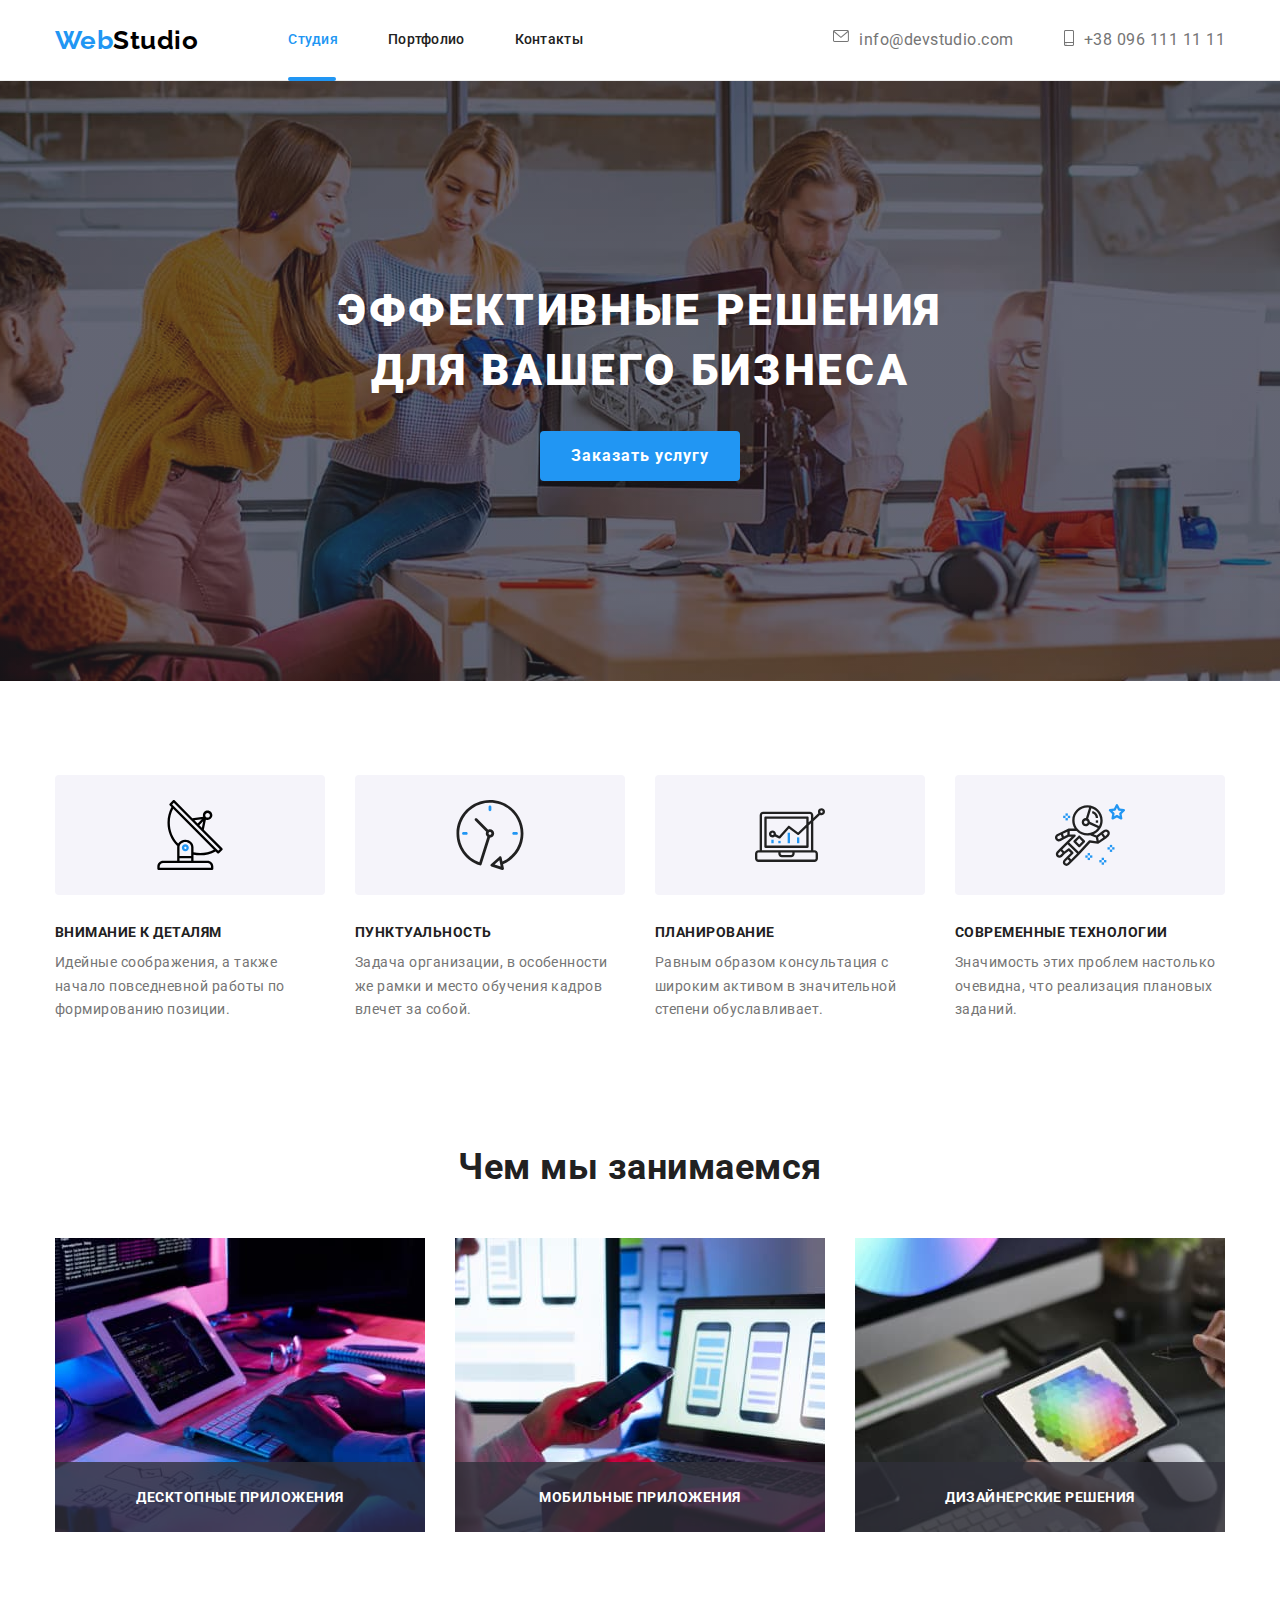
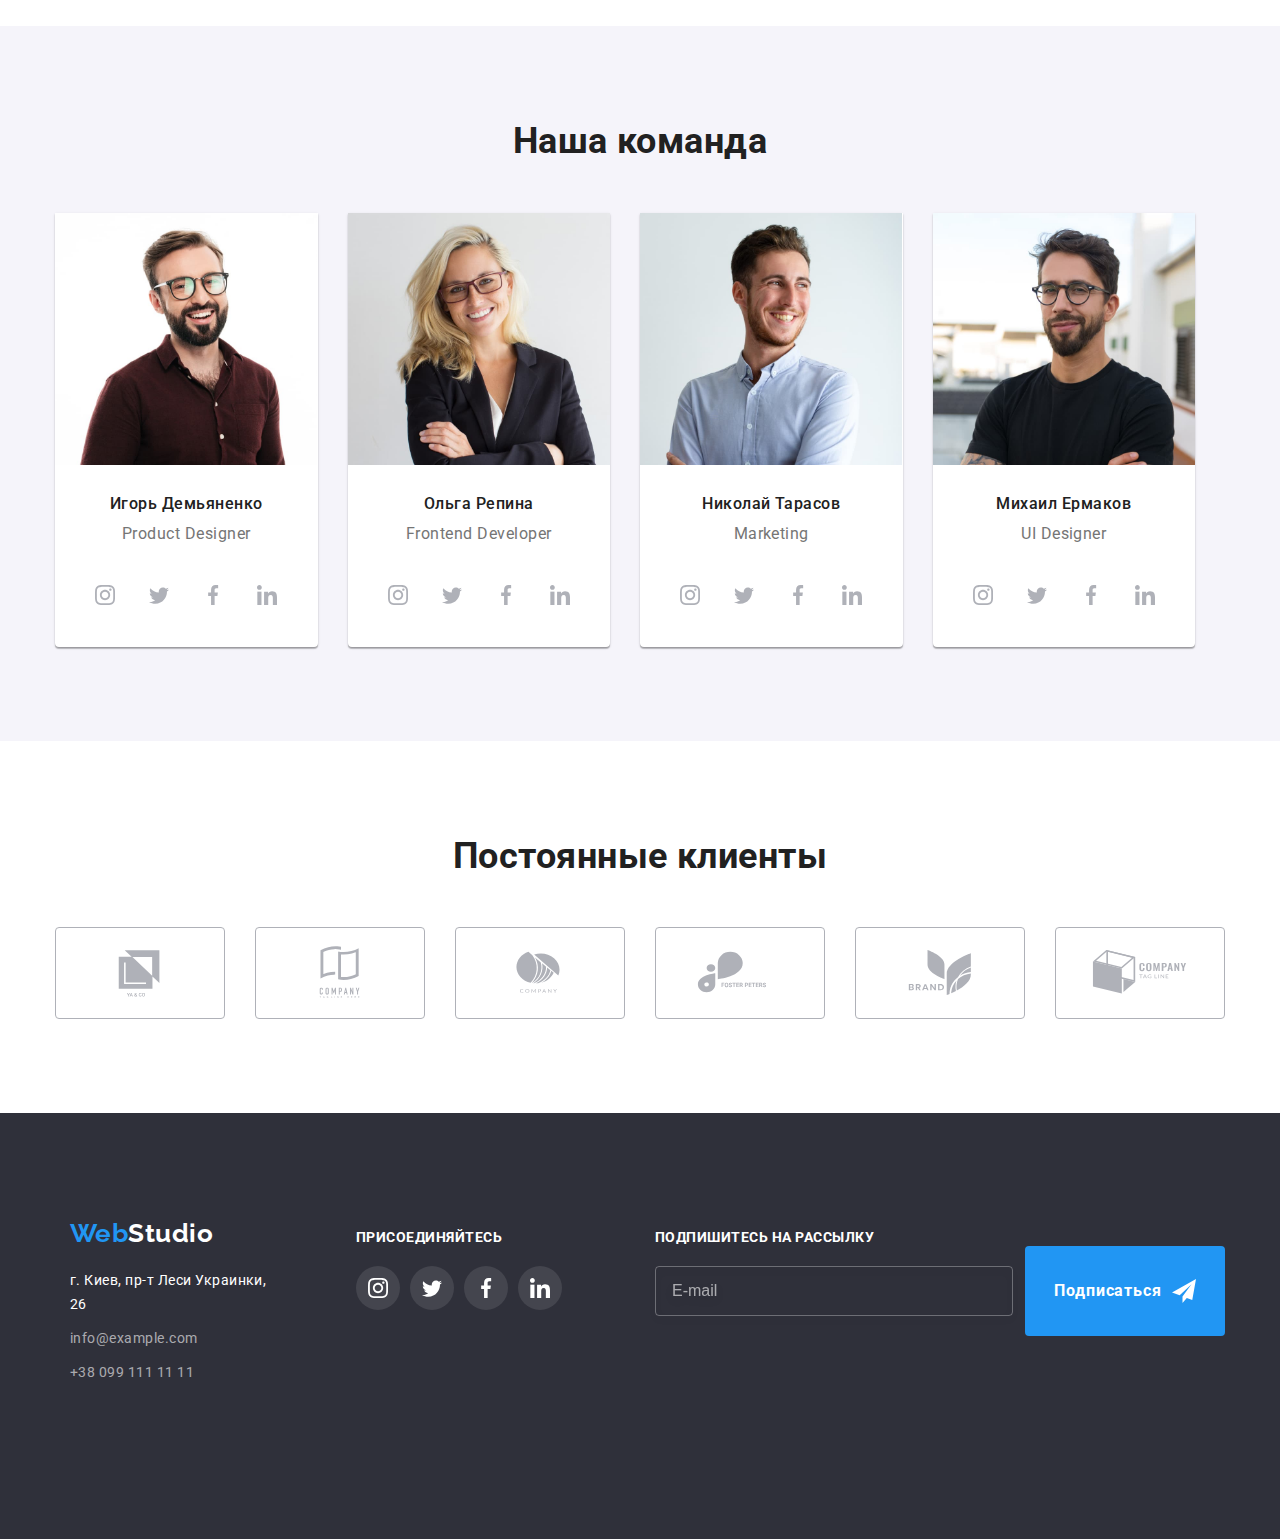
==== commit 59eddc8b: "adaptive imgs" ====
--- a/index.html
+++ b/index.html
@@ -176,13 +176,19 @@
           <ul class="examples">
             <li class="examples__item">
               <div class="examples__wrap">
-                <img src="./images/img.jpg" alt="человек пишет код" width="370" />
+                <img
+                  srcset="./images/img.jpg 1x, ./images/img-x2.jpg 2x"
+                  src="./images/img.jpg"
+                  alt="человек пишет код"
+                  width="370"
+                />
                 <p class="examples__text">Десктопные приложения</p>
               </div>
             </li>
             <li class="examples__item">
               <div class="examples__wrap">
                 <img
+                  srcset="./images/img2.jpg 1x, ./images/img2-x2.jpg 2x"
                   src="./images/img2.jpg"
                   alt="человек разрабатывает макет верстки для мобильных устройств"
                   width="370"
@@ -193,6 +199,7 @@
             <li class="examples__item">
               <div class="examples__wrap">
                 <img
+                  srcset="./images/img3.jpg 1x, ./images/img3-x2.jpg 2x"
                   src="./images/img3.jpg"
                   alt="человек продумывает цветовые рпешения для дизайна"
                   width="370"
@@ -209,7 +216,22 @@
           <h2 class="section__title">Наша команда</h2>
           <ul class="team">
             <li class="team__item">
-              <img src="./images/igor.jpg" alt="Игорь Демьяненко" width="270" />
+              <picture>
+                <source
+                  srcset="./images/igor.jpg, ./images/igor-desk-2x.jpg 2x"
+                  media="(min-width: 1200px)"
+                />
+                <source
+                  srcset="./images/igor-tab-1x.jpg 1x, ./images/igor-tab-2x.jpg 2x"
+                  media="(min-width: 768px)"
+                />
+                <source
+                  srcset="./images/igor-mob-1x.jpg 1x, ./images/igor-mob-2x.jpg 2x"
+                  media="(min-width: 320px)"
+                />
+                <img src="./images/igor.jpg" alt="Игорь Демьяненко" />
+              </picture>
+
               <div class="team__box">
                 <h3 class="team__title">Игорь Демьяненко</h3>
                 <p lang="en" class="team__description">Product Designer</p>
@@ -246,7 +268,22 @@
             </li>
 
             <li class="team__item">
-              <img src="./images/olga.jpg" alt="Ольга Репина" width="270" />
+              <picture>
+                <source
+                  srcset="./images/olga.jpg, ./images/olga-desk-2x.jpg 2x"
+                  media="(min-width: 1200px)"
+                />
+                <source
+                  srcset="./images/olga-tab-1x.jpg 1x, ./images/olga-tab-2x.jpg 2x"
+                  media="(min-width: 768px)"
+                />
+                <source
+                  srcset="./images/olga-mob-1x.jpg 1x, ./images/olga-mob-2x.jpg 2x"
+                  media="(min-width: 320px)"
+                />
+                <img src="./images/olga.jpg" alt="Ольга Репина" />
+              </picture>
+
               <div class="team__box">
                 <h3 class="team__title">Ольга Репина</h3>
                 <p lang="en" class="team__description">Frontend Developer</p>
@@ -280,7 +317,22 @@
               </div>
             </li>
             <li class="team__item">
-              <img src="./images/nikolay.jpg" alt="Николай Тарасов" width="270" />
+              <picture>
+                <source
+                  srcset="./images/nikolay.jpg, ./images/nikolay-desk-2x.jpg 2x"
+                  media="(min-width: 1200px)"
+                />
+                <source
+                  srcset="./images/nikolay-tab-1x.jpg 1x, ./images/nikolay-tab-2x.jpg 2x"
+                  media="(min-width: 768px)"
+                />
+                <source
+                  srcset="./images/nikolay-mob-1x.jpg 1x, ./images/nikolay-mob-2x.jpg 2x"
+                  media="(min-width: 320px)"
+                />
+                <img src="./images/nikolay.jpg" alt="Николай Тарасов" />
+              </picture>
+
               <div class="team__box">
                 <h3 class="team__title">Николай Тарасов</h3>
                 <p lang="en" class="team__description">Marketing</p>
@@ -314,7 +366,22 @@
               </div>
             </li>
             <li class="team__item">
-              <img src="./images/michail.jpg" alt="Михаил Ермаков" width="270" />
+              <picture>
+                <source
+                  srcset="./images/michail.jpg, ./images/michail-desk-2x.jpg 2x"
+                  media="(min-width: 1200px)"
+                />
+                <source
+                  srcset="./images/michail-tab-1x.jpg 1x, ./images/michail-tab-2x.jpg 2x"
+                  media="(min-width: 768px)"
+                />
+                <source
+                  srcset="./images/michail-mob-1x.jpg 1x, ./images/michail-mob-2x.jpg 2x"
+                  media="(min-width: 320px)"
+                />
+                <img src="./images/michail.jpg" alt="Михаил Ермаков" />
+              </picture>
+
               <div class="team__box">
                 <h3 class="team__title">Михаил Ермаков</h3>
                 <p lang="en" class="team__description">UI Designer</p>
--- a/css/main.min.css
+++ b/css/main.min.css
@@ -1 +1 @@
-*,*::before,*::after{box-sizing:border-box}ul,ol{list-style-type:none;margin:0;padding-left:0;padding-bottom:0}p,h1,h2,h3,h4,h5,h6{margin:0}img{display:block;max-width:100%;height:auto}a{cursor:pointer;text-decoration:none}body{margin:0;font-family:"Roboto",sans-serif;color:var(--main-text-color);letter-spacing:.03em}:root{--main-text-color: #212121;--secondary-text-color: #757575;--footer-text-color: rgba(255, 255, 255, 0.6);--accent-color: #2196f3;--accent-bg-color: #2f303a;--main-bg-color: #ffffff;--secondary-bg-color: #f5f4fa}.visually-hidden{position:absolute;white-space:nowrap;width:1px;height:1px;overflow:hidden;border:0;padding:0;clip:rect(0 0 0 0);clip-path:inset(50%);margin:-1px}.is-hidden{opacity:0;pointer-events:none;visibility:hidden}.container{width:100%;padding:0 15px;margin:0 auto}@media screen and (min-width: 480px){.container{width:480px}}@media screen and (min-width: 768px){.container{width:768px}}@media screen and (min-width: 1200px){.container{width:1200px}}.logo{font-family:"Raleway",sans-serif;font-weight:700;font-size:26px;line-height:1.19;text-decoration:none;color:var(--accent-color)}.logo__studio{color:#000}.button{font-family:inherit;font-weight:700;font-size:16px;line-height:1.88;letter-spacing:.06em;background-color:var(--accent-color);color:var(--main-bg-color);cursor:pointer;border-radius:4px;border:rgba(0,0,0,0);min-width:200px;padding-top:10px;padding-bottom:10px;transition:color 250ms cubic-bezier(0.4, 0, 0.2, 1)}.button:focus,.button:hover{color:var(--main-text-color)}.backdrop{position:fixed;top:0;width:100%;height:100%;background:rgba(0,0,0,.2);transition:opacity 250ms cubic-bezier(0.4, 0, 0.2, 1),visibility 250ms cubic-bezier(0.4, 0, 0.2, 1)}.filter-buttons{justify-content:center;display:flex}.filter{font-weight:500;font-size:16px;line-height:1.6;text-align:center;background-color:var(--secondary-bg-color);color:var(--main-text-color);cursor:pointer;border-radius:4px;padding:6px 22px;border:none;transition:color 250ms cubic-bezier(0.4, 0, 0.2, 1),background-color 250ms cubic-bezier(0.4, 0, 0.2, 1),box-shadow 250ms cubic-bezier(0.4, 0, 0.2, 1)}.filter:hover,.filter:focus{color:var(--main-bg-color);background-color:var(--accent-color);box-shadow:0px 3px 1px rgba(0,0,0,.1),0px 1px 2px rgba(0,0,0,.08),0px 2px 2px rgba(0,0,0,.12)}.filter-item{margin-right:8px}.filter-item:last-child{margin-right:0}.section{padding:60px 0}@media screen and (min-width: 1200px){.section{padding:94px 0}}.section--nopt{padding-top:0}@media screen and (max-width: 1200px){.section--nopt{position:absolute;white-space:nowrap;width:1px;height:1px;overflow:hidden;border:0;padding:0;clip:rect(0 0 0 0);clip-path:inset(50%);margin:-1px}}.section--otherbg{background-color:var(--secondary-bg-color)}.section__title{font-weight:700;font-size:28px;line-height:1.17;text-align:center;color:var(--main-text-color);margin-bottom:30px}@media screen and (min-width: 1200px){.section__title{font-size:36px;margin-bottom:50px}}.modal{position:absolute;top:50%;left:50%;transform:translate(-50%, -50%);width:528px;min-height:581px;background:#fff;box-shadow:0px 1px 3px rgba(0,0,0,.12),0px 1px 1px rgba(0,0,0,.14),0px 2px 1px rgba(0,0,0,.2);border-radius:4px;padding:40px}.modal-close{position:absolute;width:30px;height:30px;top:8px;right:8px;border-radius:50%;background-color:rgba(0,0,0,0);border:1px solid rgba(0,0,0,.1);cursor:pointer}.modal-close-icon{position:absolute;top:50%;left:50%;transform:translate(-50%, -50%)}.modal-title{font-weight:700;font-size:20px;line-height:1.15;text-align:center;color:var(--main-text-color);margin-bottom:12px}.modal-input{width:100%;height:40px;border-radius:4px;border:1px solid rgba(33,33,33,.2);background-color:rgba(0,0,0,0);padding-left:42px;color:var(--main-text-color);outline:none}.modal-input:focus{border-color:var(--accent-color);transition:border-color 250ms cubic-bezier(0.4, 0, 0.2, 1)}.modal-input:focus+.input-icon{fill:var(--accent-color);transition:fill 250ms cubic-bezier(0.4, 0, 0.2, 1)}.modal-comment{height:120px;width:100%;border-radius:4px;border:1px solid rgba(33,33,33,.2);background-color:rgba(0,0,0,0);padding:12px 16px;color:var(--main-text-color);resize:none;outline:none}.modal-comment:focus{border-color:var(--accent-color);transition:border-color 250ms cubic-bezier(0.4, 0, 0.2, 1)}.modal-comment::placeholder{font-size:12px;line-height:1.17;letter-spacing:.01em;color:rgba(117,117,117,.5);display:block}.form-field{margin-bottom:10px}.textarea{margin-bottom:0}.input-wrap{position:relative}.input-icon{position:absolute;left:0;top:50%;transform:translateY(-50%);margin-right:12px;margin-left:12px}.label{display:block;font-size:12px;line-height:1.17;letter-spacing:.01em;color:var(--secondary-text-color);margin-bottom:4px}.modal-check-text{font-size:14px;line-height:1.7;color:var(--secondary-text-color);margin-top:20px;margin-bottom:30px;display:flex;align-items:center;justify-content:center}.modal-check-text::before{content:"";width:16px;height:15px;border:2px solid var(--main-text-color);border-radius:3px;margin-right:8px}.modal-check:checked+.modal-check-text::before{background-color:var(--accent-color);background-image:url(../images/check.svg);background-repeat:no-repeat;background-position:center;background-size:contain;border:rgba(0,0,0,0);transition:background-color 250ms cubic-bezier(0.4, 0, 0.2, 1),background-image 250ms cubic-bezier(0.4, 0, 0.2, 1),border 250ms cubic-bezier(0.4, 0, 0.2, 1)}.mobile__button{position:relative;display:flex;padding:0;align-items:center;justify-content:center;margin-left:auto;background-color:rgba(0,0,0,0);border:none;cursor:pointer;z-index:10}@media screen and (min-width: 768px){.mobile__button{display:none}}.mobile__icon--menu{opacity:1;transition:opacity 400ms ease}.mobile__button.is-active .mobile__icon--menu{opacity:0}.mobile__icon--close{opacity:0;transition:opacity 400ms ease}.mobile__button.is-active .mobile__icon--close{opacity:1}.mobile__button.is-active .mobile__icon--close:hover,.mobile__button.is-active .mobile__icon--close:focus{fill:var(--accent-color)}.mobile__menu{position:fixed;top:0;left:0;width:100vw;height:100vh;padding:48px 40px;display:flex;flex-direction:column;justify-content:flex-start;background-color:var(--main-bg-color);z-index:5;opacity:0;transform:translateX(100%);transition:transform 400ms ease-in-out,opacity 400ms ease-in-out}@media screen and (min-width: 768px){.mobile__menu{display:none}}.mobile__menu.is-open{opacity:1;transform:translateX(0)}@media screen and (min-width: 768px){.menu__list{display:block}}.menu__item{margin-bottom:32px;font-weight:500;font-size:40px;line-height:47px;letter-spacing:.02em;color:var(--main-text-color)}.menu__item:last-child{margin-bottom:0}@media screen and (min-width: 768px){.menu__item{display:block}}.menu__link{color:currentColor}.menu__link:hover,.menu__link:focus{color:var(--accent-color)}.menu__link--current{color:var(--accent-color)}.mobile__menu--group{margin-top:auto}.contact__list{margin-bottom:64px}.contact__item:first-child{font-weight:500;font-size:24px;line-height:40px;letter-spacing:.02em;margin-bottom:32px;color:var(--accent-color)}.contact__item:last-child{font-weight:500;font-size:24px;line-height:28px;letter-spacing:.02em;color:var(--secondary-text-color)}.contact__link{color:currentColor}.socials__list{display:flex;flex-wrap:wrap;margin-top:-10px;margin-right:-10px;font-weight:500;font-size:18px;line-height:22px;letter-spacing:.02em;color:var(--accent-color)}.socials__item{margin-right:10px;margin-top:10px}.socials__item:last-child .socials__link{padding:0;border:0}.socials__link{display:block;padding-right:10px;border-right:1px solid rgba(33,33,33,.2);color:currentColor}.header{background-color:var(--main-bg-color);border-bottom:1px solid #ececec}@media screen and (max-width: 767px){.header{padding:16px 0px}}.header__container{display:flex;align-items:center}@media screen and (max-width: 767px){.navigation{display:none}}@media screen and (min-width: 768px){.navigation{display:flex}}@media screen and (mix-width: 1200px){.navigation{display:flex;align-items:center}}.site-nav{display:flex;align-items:baseline}@media screen and (min-width: 768px){.header__logo{margin-right:90px}}.site-nav__link{padding:32px 0;display:block;font-weight:500;font-size:14px;line-height:1.14;letter-spacing:.02em;color:var(--main-text-color);text-decoration:none;transition:color 250ms cubic-bezier(0.4, 0, 0.2, 1)}.site-nav__link:hover,.site-nav__link:focus{color:var(--accent-color)}.site-nav__link--current{color:var(--accent-color)}.site-nav__link--current::after{content:"";width:48px;height:4px;background-color:var(--accent-color);border-radius:2px;position:absolute;bottom:-1px;left:0}.site-nav__item{margin-right:50px;position:relative}.site-nav__item:last-child{margin-right:0}@media screen and (max-width: 767px){.contacts{display:none}}@media screen and (min-width: 768px){.contacts{display:block;margin-left:auto}}@media screen and (min-width: 1200px){.contacts{display:flex;align-items:center;margin-left:auto}}.contacts__item:hover,.contacts__item:focus{color:var(--accent-color)}@media screen and (min-width: 768px){.contacts__item{margin-right:0;margin-bottom:10px}.contacts__item:last-child{margin-bottom:0}}@media screen and (min-width: 1200px){.contacts__item{margin-bottom:0;margin-right:50px}.contacts__item:last-child{margin-right:0;transition:color 250ms cubic-bezier(0.4, 0, 0.2, 1)}}@media screen and (min-width: 768px){.contacts__link{padding:0;color:var(--secondary-text-color)}}@media screen and (min-width: 1200px){.contacts__link{margin-right:50px;display:flex;color:var(--secondary-text-color)}.contacts__link:last-child{margin-right:0;transition:color 250ms cubic-bezier(0.4, 0, 0.2, 1)}.contacts__link:hover,.contacts__link:focus{color:var(--accent-color)}}.contacts__link .contacts__icon{margin-right:10px;fill:currentColor}.hero{padding:200px 0;background-color:var(--accent-bg-color);background-image:linear-gradient(rgba(47, 48, 58, 0.4), rgba(47, 48, 58, 0.4)),url(../images/bg-img.jpg);background-repeat:no-repeat;background-position:center;background-size:cover;max-width:100%;margin:0 auto}.hero__title{font-weight:900;font-size:26px;line-height:1.61;text-align:center;letter-spacing:.06em;color:var(--main-bg-color);margin-bottom:30px;text-transform:uppercase}@media screen and (min-width: 1200px){.hero__title{font-size:44px;line-height:1.36}}.hero__button{display:flex;justify-content:center;align-items:center;height:50px}@media screen and (min-width: 768px){.advantage{display:flex;flex-wrap:wrap;margin-right:-30px}}@media screen and (min-width: 1200px){.advantage{display:flex;justify-content:space-between;flex-wrap:nowrap}}.advantage__title{font-weight:700;font-size:14px;line-height:1.14;text-align:center;text-transform:uppercase;color:var(--main-text-color);margin-bottom:10px;margin-top:30px}@media screen and (min-width: 768px){.advantage__title{text-align:left}}.advantage__card{width:100%;height:120px;border-radius:4px;background-color:var(--secondary-bg-color);display:flex;align-items:center;justify-content:center;fill:#000;transition:border 250ms cubic-bezier(0.4, 0, 0.2, 1),box-shadow 250ms cubic-bezier(0.4, 0, 0.2, 1)}.advantage__card:hover{border:1px solid #000;box-shadow:0px 4px 4px rgba(0,0,0,.25)}.advantage__item{margin-bottom:30px}.advantage__item :last-child{margin-bottom:0}@media screen and (min-width: 768px){.advantage__item{width:calc(50% - 30px);margin-right:30px}}@media screen and (min-width: 1200px){.advantage__item :not(:last-child){margin-right:30px}}.advantage__description{font-size:14px;line-height:1.71;color:var(--secondary-text-color)}@media screen and (max-width: 480px){.team{display:block}}@media screen and (min-width: 768px){.team{display:flex;flex-wrap:wrap;justify-content:center;align-items:center;grid-gap:30px}}@media screen and (min-width: 1200px){.team{grid-gap:0;flex-direction:row;flex-wrap:nowrap}}.team__item{background-color:var(--main-bg-color);box-shadow:0px 1px 3px rgba(0,0,0,.12),0px 1px 1px rgba(0,0,0,.14),0px 2px 1px rgba(0,0,0,.2);border-radius:0px 0px 4px 4px;margin-bottom:30px}.team__item :last-child{margin-bottom:0}@media screen and (min-width: 768px){.team__item{max-width:354px;margin-bottom:0}}@media screen and (min-width: 1200px){.team__item{max-width:270px;margin-right:30px}}.team__box{padding:30px 0}@media screen and (max-width: 480px){.team__box{padding-bottom:24px}}.team__title{margin-bottom:10px;font-weight:500;font-size:16px;line-height:1.18;text-align:center;color:var(--main-text-color)}.team__description{font-size:16px;line-height:1.19;color:var(--secondary-text-color);margin-top:10px;text-align:center;margin-bottom:30px}@media screen and (max-width: 767px){.team__description{margin-bottom:16px}}.team-social{display:flex;justify-content:center}.team-social__item+.team-social__item{margin-left:10px}.team-social__link{width:44px;height:44px;border-radius:50%;background-color:var(--main-bg-color);display:flex;align-items:center;justify-content:center;fill:#afb1b8;transition:background-color 250ms cubic-bezier(0.4, 0, 0.2, 1),fill 250ms cubic-bezier(0.4, 0, 0.2, 1)}.team-social__link:hover,.team-social__link:focus{background-color:var(--accent-color);fill:var(--main-bg-color)}.clients{display:flex;flex-wrap:wrap;justify-content:center}@media screen and (min-width: 1200px){.clients{flex-wrap:nowrap;justify-content:space-between}}.clients__item{margin-right:30px;margin-bottom:30px}@media screen and (max-width: 480px){.clients__item:nth-child(2n){margin-right:0}.clients__item:nth-first-child(n - 2){margin-bottom:0}}@media screen and (min-width: 768px){.clients__item:last-child{margin-right:0}.clients__item:nth-child(3n){margin-right:0}.clients__item:nth-first-child(n - 3){margin-bottom:0}}@media screen and (min-width: 1200px){.clients__item{margin-bottom:0}.clients__item:nth-child(3n){margin-right:30px}}.clients__link{display:flex;justify-content:center;align-items:center;width:170px;height:92px;border-radius:4px;border:1px solid #afb1b8;background-color:var(--main-bg-color);display:flex;align-items:center;justify-content:center;fill:#afb1b8;transition:fill 250ms cubic-bezier(0.4, 0, 0.2, 1),border 250ms cubic-bezier(0.4, 0, 0.2, 1)}.clients__link:hover,.clients__link:focus{fill:var(--accent-color);border:1px solid var(--accent-color)}.examples{display:flex;justify-content:space-between}.examples__item:not(:last-child){margin-right:30px}.examples__title{margin-bottom:50px}.examples__text{font-weight:700;font-size:14px;line-height:1.14;text-transform:uppercase;color:var(--main-bg-color);position:absolute;height:70px;display:flex;align-items:center;justify-content:center;background:rgba(47,48,58,.8);bottom:0;text-align:center;width:100%}.examples__wrap{position:relative}.footer{background-color:var(--accent-bg-color)}@media screen and (max-width: 767px){.footer{padding-top:60px;padding-bottom:60px}}@media screen and (min-width: 768px){.footer__container{display:block}}@media screen and (min-width: 1200px){.footer__container{display:flex;align-items:baseline;justify-content:center}}.footer-contacts{margin-bottom:60px}@media screen and (min-width: 768px){.footer-contacts{margin-right:165px;margin-bottom:0}}@media screen and (min-width: 1200px){.footer-contacts{width:calc(25% - 15px);margin-right:70px;flex-grow:1}}.footer__box{margin-bottom:60px}@media screen and (min-width: 768px){.footer__box{display:flex}}@media screen and (min-width: 1200px){.footer__box{display:flex;flex-direction:row;align-items:baseline}}.footer__logo{display:block;margin-bottom:20px}@media screen and (max-width: 767px){.footer__logo{text-align:center}}@media screen and (min-width: 768px){.footer__logo{padding-left:100px}}@media screen and (min-width: 1200px){.footer__logo{padding-left:15px}}.logo__studio--footer{color:var(--main-bg-color)}.footer-adress__location{font-size:14px;line-height:1.71;color:var(--main-bg-color);text-decoration:none;transition:color 250ms cubic-bezier(0.4, 0, 0.2, 1)}.footer-adress__location:focus,.footer-adress__location:hover{color:var(--accent-color)}.footer-adress{font-style:normal}@media screen and (min-width: 768px){.footer-adress{padding-left:76px}}@media screen and (min-width: 1200px){.footer-adress{padding-left:15px}}.footer-adress__list{line-height:1.17;font-size:14px}@media screen and (min-width: 1200px){.footer-adress__list{display:flex;flex-direction:column;align-items:flex-start}}.footer-adress__item{margin-bottom:10px;text-align:center}.footer-adress__item:last-child{margin-bottom:0}@media screen and (min-width: 1200px){.footer-adress__item{text-align:left}}.footer-adress__link{font-size:14px;line-height:1.71;font-style:normal;color:var(--footer-text-color);text-decoration:none;transition:color 250ms cubic-bezier(0.4, 0, 0.2, 1)}.footer-adress__link:focus,.footer-adress__link:hover{color:var(--accent-color)}@media screen and (max-width: 767px){.footer-wrap{align-items:center;margin-bottom:60px}.footer-wrap:last-child{margin-bottom:0}}.footer__title{font-weight:700;font-size:14px;line-height:1.14;text-transform:uppercase;color:var(--main-bg-color);margin-bottom:20px}@media screen and (max-width: 1119px){.footer__title{text-align:center}}.footer-social__list{display:flex;justify-content:center}.social-media__icon{margin-right:10px}.social-media__icon:last-child{margin-right:0}.footer-social__link{width:44px;height:44px;border-radius:50%;background-color:rgba(255,255,255,.1);display:flex;align-items:center;justify-content:center;fill:var(--main-bg-color);transition:background-color 250ms cubic-bezier(0.4, 0, 0.2, 1)}.footer-social__link:hover,.footer-social__link:focus{background-color:var(--accent-color)}.footer-subscription{margin-right:auto;margin-left:auto;text-align:center;margin-top:20px}@media screen and (min-width: 1200px){.footer-subscription{display:block;margin-left:93px;text-align:left}}.terms{margin-left:4px;font-size:14px;line-height:1.7;color:var(--accent-color)}.footer-subscription__wrap{display:block;margin-right:auto;margin-left:auto;text-align:center}@media screen and (min-width: 1200px){.footer-subscription__wrap{display:flex;margin:0}}.footer-subscription__email{margin-top:20px;background-color:rgba(0,0,0,0);width:358px;height:50px;padding:15px 16px;border:1px solid rgba(255,255,255,.3);filter:drop-shadow(0px 4px 4px rgba(0, 0, 0, 0.15));border-radius:4px;outline:none;color:var(--main-bg-color)}.footer-subscription__email::placeholder{font-weight:400;font-size:16px;line-height:1.25;color:rgba(255,255,255,.6)}.footer-subscription__email:focus{border-color:var(--accent-color);transition:border-color 250ms cubic-bezier(0.4, 0, 0.2, 1)}@media screen and (max-width: 767px){.footer-subscription__email{width:100%;margin-bottom:20px}}@media screen and (min-width: 768px){.footer-subscription__email{margin-bottom:20px}}@media screen and (min-width: 1200px){.footer-subscription__email{margin-right:12px}}.footer-subscription__icon{margin-left:10px;fill:currentColor}.footer-subscription__btn{display:flex;align-items:center;justify-content:center}.footer-subscription__btn:hover,.footer-subscription__btn:focus{fill:var(--accent-color);transition:fill 250ms cubic-bezier(0.4, 0, 0.2, 1)}@media screen and (max-width: 767px){.footer-subscription__btn{margin-left:auto;margin-right:auto}}@media screen and (min-width: 768px){.footer-subscription__btn{margin-left:auto;margin-right:auto}}.portfolio-list-title{font-weight:700;font-size:18px;line-height:2;letter-spacing:.06em;color:var(--main-text-color)}.portfolio-description{font-size:16px;line-height:1.89;color:var(--secondary-text-color);margin-top:4px}.portfolio-list{display:flex;flex-wrap:wrap;margin-left:-30px;margin-top:50px;margin-bottom:-30px}.porfolio-item{flex-basis:calc(33.3333333333% - 30px);margin-left:30px;margin-bottom:30px;cursor:pointer}.portfolio-card{display:block;transition:box-shadow 250ms cubic-bezier(0.4, 0, 0.2, 1)}.portfolio-card:hover,.portfolio-card:focus{box-shadow:0px 1px 1px rgba(0,0,0,.12),0px 4px 4px rgba(0,0,0,.06),1px 4px 6px rgba(0,0,0,.16)}.portfolio-hover-wrap{position:relative;overflow:hidden}.portfolio-hover-text{font-weight:400;font-size:18px;line-height:1.6;color:var(--main-bg-color);background-color:rgba(33,150,243,.9);position:absolute;height:100%;top:0;text-align:left;padding-top:63px;padding-right:24px;padding-left:24px;padding-bottom:63px;transform:translateY(100%);transition:transform 250ms cubic-bezier(0.4, 0, 0.2, 1)}.porfolio-item:hover .portfolio-hover-text,.portfolio-card:focus .portfolio-hover-text{transform:translateY(0)}.card-info{padding-top:20px;padding-left:24px;padding-bottom:20px;border-bottom:1px solid #eee;border-right:1px solid #eee;border-left:1px solid #eee}/*# sourceMappingURL=main.min.css.map */+*,*::before,*::after{box-sizing:border-box}ul,ol{list-style-type:none;margin:0;padding-left:0;padding-bottom:0}p,h1,h2,h3,h4,h5,h6{margin:0}img{display:block;max-width:100%;height:auto}a{cursor:pointer;text-decoration:none}body{margin:0;font-family:"Roboto",sans-serif;color:var(--main-text-color);letter-spacing:.03em}:root{--main-text-color: #212121;--secondary-text-color: #757575;--footer-text-color: rgba(255, 255, 255, 0.6);--accent-color: #2196f3;--accent-bg-color: #2f303a;--main-bg-color: #ffffff;--secondary-bg-color: #f5f4fa}.visually-hidden{position:absolute;white-space:nowrap;width:1px;height:1px;overflow:hidden;border:0;padding:0;clip:rect(0 0 0 0);clip-path:inset(50%);margin:-1px}.is-hidden{opacity:0;pointer-events:none;visibility:hidden}.container{width:100%;padding:0 15px;margin:0 auto}@media screen and (min-width: 480px){.container{width:480px}}@media screen and (min-width: 768px){.container{width:768px}}@media screen and (min-width: 1200px){.container{width:1200px}}.logo{font-family:"Raleway",sans-serif;font-weight:700;font-size:26px;line-height:1.19;text-decoration:none;color:var(--accent-color)}.logo__studio{color:#000}.button{font-family:inherit;font-weight:700;font-size:16px;line-height:1.88;letter-spacing:.06em;background-color:var(--accent-color);color:var(--main-bg-color);cursor:pointer;border-radius:4px;border:rgba(0,0,0,0);min-width:200px;padding-top:10px;padding-bottom:10px;transition:color 250ms cubic-bezier(0.4, 0, 0.2, 1)}.button:focus,.button:hover{color:var(--main-text-color)}.backdrop{position:fixed;top:0;width:100%;height:100%;background:rgba(0,0,0,.2);transition:opacity 250ms cubic-bezier(0.4, 0, 0.2, 1),visibility 250ms cubic-bezier(0.4, 0, 0.2, 1);overflow-y:scroll}@media screen and (max-width: 1119px){.backdrop{padding-top:93px}}@media screen and (min-width: 1200px){.backdrop{padding:15px 94px}}.filter{display:flex}@media screen and (max-width: 767px){.filter{flex-wrap:wrap;margin-bottom:40px}}@media screen and (min-width: 768px){.filter{margin-bottom:30px;justify-content:center}}@media screen and (mix-width: 1200px){.filter{justify-content:center;margin-bottom:50px}}.filter__button{font-weight:500;font-size:16px;line-height:1.6;text-align:center;background-color:var(--secondary-bg-color);color:var(--main-text-color);cursor:pointer;border-radius:4px;padding:6px 22px;border:none;transition:color 250ms cubic-bezier(0.4, 0, 0.2, 1),background-color 250ms cubic-bezier(0.4, 0, 0.2, 1),box-shadow 250ms cubic-bezier(0.4, 0, 0.2, 1)}.filter__button:hover,.filter__button:focus{color:var(--main-bg-color);background-color:var(--accent-color);box-shadow:0px 3px 1px rgba(0,0,0,.1),0px 1px 2px rgba(0,0,0,.08),0px 2px 2px rgba(0,0,0,.12)}.filter__item{margin-right:8px}.filter__item:last-child{margin-right:0}@media screen and (max-width: 767px){.filter__item{margin-bottom:15px}.filter__item:nth-last-child(-n+2){margin-bottom:0}.filter__item:nth-last-child(3n){margin-right:0}}.section{padding:60px 0}@media screen and (min-width: 1200px){.section{padding:94px 0}}.section--nopt{padding-top:0}@media screen and (max-width: 1200px){.section--nopt{position:absolute;white-space:nowrap;width:1px;height:1px;overflow:hidden;border:0;padding:0;clip:rect(0 0 0 0);clip-path:inset(50%);margin:-1px}}.section--otherbg{background-color:var(--secondary-bg-color)}.section__title{font-weight:700;font-size:28px;line-height:1.17;text-align:center;color:var(--main-text-color);margin-bottom:30px}@media screen and (min-width: 1200px){.section__title{font-size:36px;margin-bottom:50px}}.modal{background-color:#fff;padding:40px;box-shadow:0px 1px 3px rgba(0,0,0,.12),0px 1px 1px rgba(0,0,0,.14),0px 2px 1px rgba(0,0,0,.2);border-radius:4px}@media screen and (max-width: 1119px){.modal{position:relative;min-width:380px;max-width:450px;margin-left:auto;margin-right:auto}}@media screen and (min-width: 1200px){.modal{position:absolute;top:50%;left:50%;max-width:528px;transform:translate(-50%, -50%) scale(1);transition:transform 250ms cubic-bezier(0.4, 0, 0.2, 1)}}.modal-close{position:absolute;width:30px;height:30px;top:8px;right:8px;border-radius:50%;background-color:rgba(0,0,0,0);border:1px solid rgba(0,0,0,.1);cursor:pointer}.modal-close-icon{position:absolute;top:50%;left:50%;transform:translate(-50%, -50%)}.modal-title{font-weight:700;font-size:20px;line-height:1.15;text-align:center;color:var(--main-text-color);margin-bottom:12px}.modal-input{width:100%;height:40px;border-radius:4px;border:1px solid rgba(33,33,33,.2);background-color:rgba(0,0,0,0);padding-left:42px;color:var(--main-text-color);outline:none}.modal-input:focus{border-color:var(--accent-color);transition:border-color 250ms cubic-bezier(0.4, 0, 0.2, 1)}.modal-input:focus+.input-icon{fill:var(--accent-color);transition:fill 250ms cubic-bezier(0.4, 0, 0.2, 1)}.modal-comment{height:120px;width:100%;border-radius:4px;border:1px solid rgba(33,33,33,.2);background-color:rgba(0,0,0,0);padding:12px 16px;color:var(--main-text-color);resize:none;outline:none}.modal-comment:focus{border-color:var(--accent-color);transition:border-color 250ms cubic-bezier(0.4, 0, 0.2, 1)}.modal-comment::placeholder{font-size:12px;line-height:1.17;letter-spacing:.01em;color:rgba(117,117,117,.5);display:block}.form-field{margin-bottom:10px}.textarea{margin-bottom:0}.input-wrap{position:relative}.input-icon{position:absolute;left:0;top:50%;transform:translateY(-50%);margin-right:12px;margin-left:12px}.label{display:block;font-size:12px;line-height:1.17;letter-spacing:.01em;color:var(--secondary-text-color);margin-bottom:4px}.modal-check-text{font-size:14px;line-height:1.7;color:var(--secondary-text-color);margin-top:20px;margin-bottom:30px;display:flex;align-items:center;justify-content:center}.modal-check-text::before{content:"";width:16px;height:15px;border:2px solid var(--main-text-color);border-radius:3px;margin-right:8px}.modal-check:checked+.modal-check-text::before{background-color:var(--accent-color);background-image:url(../images/check.svg);background-repeat:no-repeat;background-position:center;background-size:contain;border:rgba(0,0,0,0);transition:background-color 250ms cubic-bezier(0.4, 0, 0.2, 1),background-image 250ms cubic-bezier(0.4, 0, 0.2, 1),border 250ms cubic-bezier(0.4, 0, 0.2, 1)}.mobile__button{position:relative;display:flex;padding:0;align-items:center;justify-content:center;margin-left:auto;background-color:rgba(0,0,0,0);border:none;cursor:pointer;z-index:10}@media screen and (min-width: 768px){.mobile__button{display:none}}.mobile__icon--menu{opacity:1;transition:opacity 400ms ease}.mobile__button.is-active .mobile__icon--menu{opacity:0}.mobile__icon--close{opacity:0;transition:opacity 400ms ease}.mobile__button.is-active .mobile__icon--close{opacity:1}.mobile__button.is-active .mobile__icon--close:hover,.mobile__button.is-active .mobile__icon--close:focus{fill:var(--accent-color)}.mobile__menu{position:fixed;top:0;left:0;width:100vw;height:100vh;padding:48px 40px;display:flex;flex-direction:column;justify-content:flex-start;background-color:var(--main-bg-color);z-index:5;opacity:0;transform:translateX(100%);transition:transform 400ms ease-in-out,opacity 400ms ease-in-out}@media screen and (min-width: 768px){.mobile__menu{display:none}}.mobile__menu.is-open{opacity:1;transform:translateX(0)}@media screen and (min-width: 768px){.menu__list{display:block}}.menu__item{margin-bottom:32px;font-weight:500;font-size:40px;line-height:47px;letter-spacing:.02em;color:var(--main-text-color)}.menu__item:last-child{margin-bottom:0}@media screen and (min-width: 768px){.menu__item{display:block}}.menu__link{color:currentColor}.menu__link:hover,.menu__link:focus{color:var(--accent-color)}.menu__link--current{color:var(--accent-color)}.mobile__menu--group{margin-top:auto}.contact__list{margin-bottom:64px}.contact__item:first-child{font-weight:500;font-size:24px;line-height:40px;letter-spacing:.02em;margin-bottom:32px;color:var(--accent-color)}.contact__item:last-child{font-weight:500;font-size:24px;line-height:28px;letter-spacing:.02em;color:var(--secondary-text-color)}.contact__link{color:currentColor}.socials__list{display:flex;flex-wrap:wrap;margin-top:-10px;margin-right:-10px;font-weight:500;font-size:18px;line-height:22px;letter-spacing:.02em;color:var(--accent-color)}.socials__item{margin-right:10px;margin-top:10px}.socials__item:last-child .socials__link{padding:0;border:0}.socials__link{display:block;padding-right:10px;border-right:1px solid rgba(33,33,33,.2);color:currentColor}.header{background-color:var(--main-bg-color);border-bottom:1px solid #ececec}@media screen and (max-width: 767px){.header{padding:16px 0px}}.header__container{display:flex;align-items:center}@media screen and (max-width: 767px){.navigation{display:none}}@media screen and (min-width: 768px){.navigation{display:flex}}@media screen and (mix-width: 1200px){.navigation{display:flex;align-items:center}}.site-nav{display:flex;align-items:baseline}@media screen and (min-width: 768px){.header__logo{margin-right:90px}}.site-nav__link{padding:32px 0;display:block;font-weight:500;font-size:14px;line-height:1.14;letter-spacing:.02em;color:var(--main-text-color);text-decoration:none;transition:color 250ms cubic-bezier(0.4, 0, 0.2, 1)}.site-nav__link:hover,.site-nav__link:focus{color:var(--accent-color)}.site-nav__link--current{color:var(--accent-color)}.site-nav__link--current::after{content:"";width:48px;height:4px;background-color:var(--accent-color);border-radius:2px;position:absolute;bottom:-1px;left:0}.site-nav__item{margin-right:50px;position:relative}.site-nav__item:last-child{margin-right:0}@media screen and (max-width: 767px){.contacts{display:none}}@media screen and (min-width: 768px){.contacts{display:block;margin-left:auto}}@media screen and (min-width: 1200px){.contacts{display:flex;align-items:center;margin-left:auto}}.contacts__item:hover,.contacts__item:focus{color:var(--accent-color)}@media screen and (min-width: 768px){.contacts__item{margin-right:0;margin-bottom:10px}.contacts__item:last-child{margin-bottom:0}}@media screen and (min-width: 1200px){.contacts__item{margin-bottom:0;margin-right:50px}.contacts__item:last-child{margin-right:0;transition:color 250ms cubic-bezier(0.4, 0, 0.2, 1)}}@media screen and (min-width: 768px){.contacts__link{padding:0;color:var(--secondary-text-color)}}@media screen and (min-width: 1200px){.contacts__link{margin-right:50px;display:flex;color:var(--secondary-text-color)}.contacts__link:last-child{margin-right:0;transition:color 250ms cubic-bezier(0.4, 0, 0.2, 1)}.contacts__link:hover,.contacts__link:focus{color:var(--accent-color)}}.contacts__link .contacts__icon{margin-right:10px;fill:currentColor}.hero{padding:200px 0;background-color:var(--accent-bg-color);background-image:linear-gradient(rgba(47, 48, 58, 0.4), rgba(47, 48, 58, 0.4)),url(../images/hero-mob-x1.jpg);background-repeat:no-repeat;background-position:center;background-size:cover;max-width:100%;margin:0 auto}@media(min-device-pixel-ratio: 2),(min-resolution: 192dpi),(min-resolution: 2dppx){.hero{background-image:linear-gradient(rgba(47, 48, 58, 0.4), rgba(47, 48, 58, 0.4)),url(../images/hero-mob-x2.jpg)}}@media screen and (min-width: 768px){.hero{background-image:linear-gradient(rgba(47, 48, 58, 0.4), rgba(47, 48, 58, 0.4)),url(../images/hero-tab-x1.jpg)}}@media screen and (min-width: 768px)and (min-device-pixel-ratio: 2),screen and (min-width: 768px)and (min-resolution: 192dpi),screen and (min-width: 768px)and (min-resolution: 2dppx){.hero{background-image:linear-gradient(rgba(47, 48, 58, 0.4), rgba(47, 48, 58, 0.4)),url(../images/hero-tab-x2.jpg)}}@media screen and (min-width: 1200px){.hero{background-image:linear-gradient(rgba(47, 48, 58, 0.4), rgba(47, 48, 58, 0.4)),url(../images/hero-desk-x1.jpg)}}@media screen and (min-width: 1200px)and (min-device-pixel-ratio: 2),screen and (min-width: 1200px)and (min-resolution: 192dpi),screen and (min-width: 1200px)and (min-resolution: 2dppx){.hero{background-image:linear-gradient(rgba(47, 48, 58, 0.4), rgba(47, 48, 58, 0.4)),url(../images/hero-desk-x2.jpg)}}.hero__title{font-weight:900;font-size:26px;line-height:1.61;text-align:center;letter-spacing:.06em;color:var(--main-bg-color);margin-bottom:30px;text-transform:uppercase}@media screen and (min-width: 1200px){.hero__title{font-size:44px;line-height:1.36}}.hero__button{display:flex;justify-content:center;align-items:center;height:50px}@media screen and (min-width: 768px){.advantage{display:flex;flex-wrap:wrap;margin-right:-30px}}@media screen and (min-width: 1200px){.advantage{display:flex;justify-content:space-between;flex-wrap:nowrap}}.advantage__title{font-weight:700;font-size:14px;line-height:1.14;text-align:center;text-transform:uppercase;color:var(--main-text-color);margin-bottom:10px;margin-top:30px}@media screen and (min-width: 768px){.advantage__title{text-align:left}}.advantage__card{width:100%;height:120px;border-radius:4px;background-color:var(--secondary-bg-color);display:flex;align-items:center;justify-content:center;fill:#000;transition:border 250ms cubic-bezier(0.4, 0, 0.2, 1),box-shadow 250ms cubic-bezier(0.4, 0, 0.2, 1)}.advantage__card:hover{border:1px solid #000;box-shadow:0px 4px 4px rgba(0,0,0,.25)}.advantage__item{margin-bottom:30px}.advantage__item:last-child{margin-bottom:0}@media screen and (min-width: 768px){.advantage__item{width:calc(50% - 30px);margin-right:30px}}@media screen and (min-width: 1200px){.advantage__item:not(:last-child){margin-right:30px}}.advantage__description{font-size:14px;line-height:1.71;color:var(--secondary-text-color)}@media screen and (max-width: 480px){.team{display:block}}@media screen and (min-width: 768px){.team{display:flex;flex-wrap:wrap;justify-content:center;align-items:center;grid-gap:30px}}@media screen and (min-width: 1200px){.team{grid-gap:0;flex-direction:row;flex-wrap:nowrap}}.team__item{background-color:var(--main-bg-color);box-shadow:0px 1px 3px rgba(0,0,0,.12),0px 1px 1px rgba(0,0,0,.14),0px 2px 1px rgba(0,0,0,.2);border-radius:0px 0px 4px 4px;max-width:354px;margin-bottom:30px}.team__item :last-child{margin-bottom:0}@media screen and (min-width: 768px){.team__item{max-width:354px;margin-bottom:0}}@media screen and (min-width: 1200px){.team__item{max-width:270px;margin-right:30px}}.team__box{padding:30px 0}@media screen and (max-width: 480px){.team__box{padding-bottom:24px}}.team__title{margin-bottom:10px;font-weight:500;font-size:16px;line-height:1.18;text-align:center;color:var(--main-text-color)}.team__description{font-size:16px;line-height:1.19;color:var(--secondary-text-color);margin-top:10px;text-align:center;margin-bottom:30px}@media screen and (max-width: 767px){.team__description{margin-bottom:16px}}.team-social{display:flex;justify-content:center}.team-social__item+.team-social__item{margin-left:10px}.team-social__link{width:44px;height:44px;border-radius:50%;background-color:var(--main-bg-color);display:flex;align-items:center;justify-content:center;fill:#afb1b8;transition:background-color 250ms cubic-bezier(0.4, 0, 0.2, 1),fill 250ms cubic-bezier(0.4, 0, 0.2, 1)}.team-social__link:hover,.team-social__link:focus{background-color:var(--accent-color);fill:var(--main-bg-color)}.clients{display:flex;flex-wrap:wrap;justify-content:center}@media screen and (min-width: 1200px){.clients{flex-wrap:nowrap;justify-content:space-between}}.clients__item{margin-right:30px;margin-bottom:30px}@media screen and (max-width: 480px){.clients__item:nth-child(2n){margin-right:0}.clients__item:nth-first-child(n - 2){margin-bottom:0}}@media screen and (min-width: 768px){.clients__item:last-child{margin-right:0}.clients__item:nth-child(3n){margin-right:0}.clients__item:nth-first-child(n - 3){margin-bottom:0}}@media screen and (min-width: 1200px){.clients__item{margin-bottom:0}.clients__item:nth-child(3n){margin-right:30px}}.clients__link{display:flex;justify-content:center;align-items:center;width:170px;height:92px;border-radius:4px;border:1px solid #afb1b8;background-color:var(--main-bg-color);display:flex;align-items:center;justify-content:center;fill:#afb1b8;transition:fill 250ms cubic-bezier(0.4, 0, 0.2, 1),border 250ms cubic-bezier(0.4, 0, 0.2, 1)}.clients__link:hover,.clients__link:focus{fill:var(--accent-color);border:1px solid var(--accent-color)}.examples{display:flex;justify-content:space-between}.examples__item:not(:last-child){margin-right:30px}.examples__title{margin-bottom:50px}.examples__text{font-weight:700;font-size:14px;line-height:1.14;text-transform:uppercase;color:var(--main-bg-color);position:absolute;height:70px;display:flex;align-items:center;justify-content:center;background:rgba(47,48,58,.8);bottom:0;text-align:center;width:100%}.examples__wrap{position:relative}.footer{background-color:var(--accent-bg-color)}@media screen and (max-width: 767px){.footer{padding-top:60px;padding-bottom:60px}}@media screen and (min-width: 768px){.footer__container{display:block}}@media screen and (min-width: 1200px){.footer__container{display:flex;align-items:baseline;justify-content:center}}.footer-contacts{margin-bottom:60px}@media screen and (min-width: 768px){.footer-contacts{margin-right:165px;margin-bottom:0}}@media screen and (min-width: 1200px){.footer-contacts{width:calc(25% - 15px);margin-right:70px;flex-grow:1}}.footer__box{margin-bottom:60px}@media screen and (min-width: 768px){.footer__box{display:flex}}@media screen and (min-width: 1200px){.footer__box{display:flex;flex-direction:row;align-items:baseline}}.footer__logo{display:block;margin-bottom:20px}@media screen and (max-width: 767px){.footer__logo{text-align:center}}@media screen and (min-width: 768px){.footer__logo{padding-left:100px}}@media screen and (min-width: 1200px){.footer__logo{padding-left:15px}}.logo__studio--footer{color:var(--main-bg-color)}.footer-adress__location{font-size:14px;line-height:1.71;color:var(--main-bg-color);text-decoration:none;transition:color 250ms cubic-bezier(0.4, 0, 0.2, 1)}.footer-adress__location:focus,.footer-adress__location:hover{color:var(--accent-color)}.footer-adress{font-style:normal}@media screen and (min-width: 768px){.footer-adress{padding-left:76px}}@media screen and (min-width: 1200px){.footer-adress{padding-left:15px}}.footer-adress__list{line-height:1.17;font-size:14px}@media screen and (min-width: 1200px){.footer-adress__list{display:flex;flex-direction:column;align-items:flex-start}}.footer-adress__item{margin-bottom:10px;text-align:center}.footer-adress__item:last-child{margin-bottom:0}@media screen and (min-width: 1200px){.footer-adress__item{text-align:left}}.footer-adress__link{font-size:14px;line-height:1.71;font-style:normal;color:var(--footer-text-color);text-decoration:none;transition:color 250ms cubic-bezier(0.4, 0, 0.2, 1)}.footer-adress__link:focus,.footer-adress__link:hover{color:var(--accent-color)}@media screen and (max-width: 767px){.footer-wrap{align-items:center;margin-bottom:60px}.footer-wrap:last-child{margin-bottom:0}}.footer__title{font-weight:700;font-size:14px;line-height:1.14;text-transform:uppercase;color:var(--main-bg-color);margin-bottom:20px}@media screen and (max-width: 1119px){.footer__title{text-align:center}}.footer-social__list{display:flex;justify-content:center}.social-media__icon{margin-right:10px}.social-media__icon:last-child{margin-right:0}.footer-social__link{width:44px;height:44px;border-radius:50%;background-color:rgba(255,255,255,.1);display:flex;align-items:center;justify-content:center;fill:var(--main-bg-color);transition:background-color 250ms cubic-bezier(0.4, 0, 0.2, 1)}.footer-social__link:hover,.footer-social__link:focus{background-color:var(--accent-color)}.footer-subscription{margin-right:auto;margin-left:auto;text-align:center;margin-top:20px}@media screen and (min-width: 1200px){.footer-subscription{display:block;margin-left:93px;text-align:left}}.terms{margin-left:4px;font-size:14px;line-height:1.7;color:var(--accent-color)}.footer-subscription__wrap{display:block;margin-right:auto;margin-left:auto;text-align:center}@media screen and (min-width: 1200px){.footer-subscription__wrap{display:flex;margin:0}}.footer-subscription__email{margin-top:20px;background-color:rgba(0,0,0,0);width:358px;height:50px;padding:15px 16px;border:1px solid rgba(255,255,255,.3);filter:drop-shadow(0px 4px 4px rgba(0, 0, 0, 0.15));border-radius:4px;outline:none;color:var(--main-bg-color)}.footer-subscription__email::placeholder{font-weight:400;font-size:16px;line-height:1.25;color:rgba(255,255,255,.6)}.footer-subscription__email:focus{border-color:var(--accent-color);transition:border-color 250ms cubic-bezier(0.4, 0, 0.2, 1)}@media screen and (max-width: 767px){.footer-subscription__email{width:100%;margin-bottom:20px}}@media screen and (min-width: 768px){.footer-subscription__email{margin-bottom:20px}}@media screen and (min-width: 1200px){.footer-subscription__email{margin-right:12px}}.footer-subscription__icon{margin-left:10px;fill:currentColor}.footer-subscription__btn{display:flex;align-items:center;justify-content:center}.footer-subscription__btn:hover,.footer-subscription__btn:focus{fill:var(--accent-color);transition:fill 250ms cubic-bezier(0.4, 0, 0.2, 1)}@media screen and (max-width: 767px){.footer-subscription__btn{margin-left:auto;margin-right:auto}}@media screen and (min-width: 768px){.footer-subscription__btn{margin-left:auto;margin-right:auto}}.portfolio{display:flex;flex-wrap:wrap}.portfolio__card-title{font-weight:700;font-size:18px;line-height:2;letter-spacing:.06em;color:var(--main-text-color)}.portfolio__card-description{font-size:16px;line-height:1.89;color:var(--secondary-text-color);margin-top:4px}.porfolio__item{margin-bottom:30px;cursor:pointer}@media screen and (max-width: 767px){.porfolio__item{justify-content:center}}@media screen and (min-width: 768px){.porfolio__item{margin-top:30px;margin-right:30px;max-width:354px;margin-bottom:0}.porfolio__item:nth-child(2n+2){margin-right:0}.porfolio__item:nth-child(-n+2){margin-top:0}}@media screen and (min-width: 1200px){.porfolio__item{max-width:370px;margin-right:30px}.porfolio__item:nth-child(2n+2){margin-right:30px}.porfolio__item:nth-child(3n){margin-right:0}.porfolio__item:nth-last-child(-n+3){margin-bottom:0}}.portfolio__card{display:block;transition:box-shadow 250ms cubic-bezier(0.4, 0, 0.2, 1)}.portfolio__card:hover,.portfolio__card:focus{box-shadow:0px 1px 1px rgba(0,0,0,.12),0px 4px 4px rgba(0,0,0,.06),1px 4px 6px rgba(0,0,0,.16)}@media screen and (min-width: 768px){.portfolio__card{display:flex;flex-direction:column;height:100%}}.portfolio__image{display:block}@media screen and (max-width: 767px){.portfolio__image{width:450px;height:294px}}@media screen and (min-width: 1200px){.portfolio__image{width:370px;height:294px}}.portfolio-hover-wrap{position:relative;overflow:hidden}@media screen and (min-width: 768px){.portfolio-hover-wrap{flex-grow:1}}.portfolio__hover{font-weight:400;font-size:18px;line-height:1.6;color:var(--main-bg-color);background-color:rgba(33,150,243,.9);position:absolute;height:100%;top:0;text-align:left;padding-top:63px;padding-right:24px;padding-left:24px;padding-bottom:63px;transform:translateY(100%);transition:transform 250ms cubic-bezier(0.4, 0, 0.2, 1)}.porfolio__item:hover .portfolio__hover,.portfolio__card:focus .portfolio__hover{transform:translateY(0)}.portfolio__card-info{padding-top:20px;padding-left:24px;padding-bottom:20px;border-bottom:1px solid #eee;border-right:1px solid #eee;border-left:1px solid #eee}/*# sourceMappingURL=main.min.css.map */